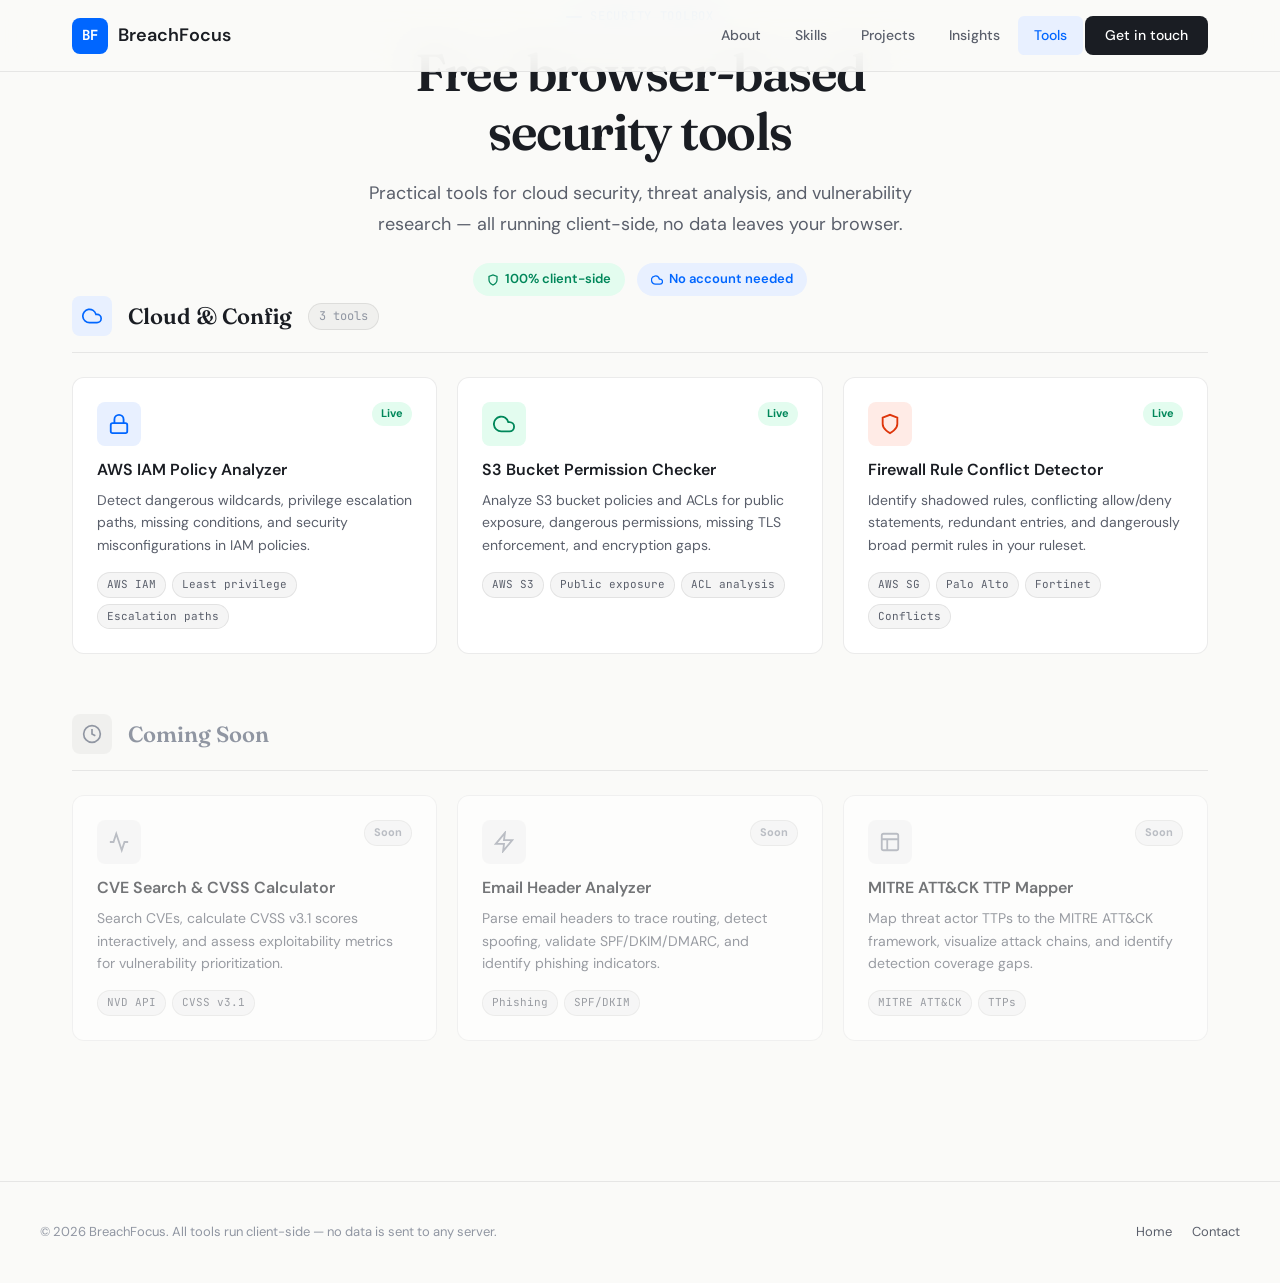
==== tools/index.html @ 253a09ef "Broken links fixed" ====
<!DOCTYPE html>
<html lang="en">
<head>
<meta charset="UTF-8">
<meta name="viewport" content="width=device-width, initial-scale=1.0">
<title>Security Tools — BreachFocus</title>
<meta name="description" content="Free browser-based security tools for cloud config, threat intel, and vulnerability analysis.">
<link rel="preconnect" href="https://fonts.googleapis.com">
<link rel="preconnect" href="https://fonts.gstatic.com" crossorigin>
<link href="https://fonts.googleapis.com/css2?family=DM+Sans:ital,opsz,wght@0,9..40,300;0,9..40,400;0,9..40,500;0,9..40,600;0,9..40,700&family=JetBrains+Mono:wght@400;500&family=Fraunces:ital,opsz,wght@0,9..144,400;0,9..144,600&display=swap" rel="stylesheet">
<style>
:root {
  --bg:#FAFAF8;--bg-card:#FFFFFF;--bg-dark:#0C1117;
  --text:#1A1D23;--text-secondary:#5A5F6B;--text-muted:#9096A2;
  --accent:#0066FF;--accent-light:#E8F0FF;--accent-dark:#0047B3;
  --green:#00875A;--green-light:#E3FCEF;
  --red:#DE350B;--red-light:#FFEBE6;
  --amber:#FF991F;--amber-light:#FFF7E6;
  --border:rgba(0,0,0,0.08);--border-strong:rgba(0,0,0,0.15);
  --radius:12px;--radius-sm:8px;--radius-xs:6px;
  --shadow-sm:0 1px 3px rgba(0,0,0,0.04),0 1px 2px rgba(0,0,0,0.06);
  --shadow-md:0 4px 12px rgba(0,0,0,0.06),0 2px 4px rgba(0,0,0,0.04);
  --font:'DM Sans',-apple-system,BlinkMacSystemFont,sans-serif;
  --font-display:'Fraunces',Georgia,serif;
  --font-mono:'JetBrains Mono','SF Mono',monospace;
  --max-w:1200px;--header-h:72px;
}
*{margin:0;padding:0;box-sizing:border-box;}
html{scroll-behavior:smooth;}
body{font-family:var(--font);background:var(--bg);color:var(--text);line-height:1.6;-webkit-font-smoothing:antialiased;overflow-x:hidden;}

.nav{position:fixed;top:0;left:0;right:0;z-index:100;height:var(--header-h);background:rgba(250,250,248,0.9);backdrop-filter:blur(20px) saturate(1.4);border-bottom:1px solid var(--border);transition:box-shadow 0.3s;}
.nav.scrolled{box-shadow:0 1px 8px rgba(0,0,0,0.06);}
.nav-inner{max-width:var(--max-w);margin:0 auto;height:100%;display:flex;align-items:center;justify-content:space-between;padding:0 2rem;}
.nav-logo{display:flex;align-items:center;gap:10px;font-weight:600;font-size:18px;color:var(--text);text-decoration:none;}
.logo-icon{width:36px;height:36px;background:var(--accent);border-radius:var(--radius-sm);display:flex;align-items:center;justify-content:center;color:white;font-family:var(--font-mono);font-weight:700;font-size:14px;}
.nav-links{display:flex;gap:2px;align-items:center;}
.nav-links a{padding:8px 16px;border-radius:var(--radius-xs);font-size:14px;font-weight:500;color:var(--text-secondary);text-decoration:none;transition:all 0.2s;}
.nav-links a:hover{background:rgba(0,0,0,0.04);color:var(--text);}
.nav-links a.active{color:var(--accent);background:var(--accent-light);}
.nav-cta{padding:8px 20px !important;background:var(--text) !important;color:white !important;border-radius:var(--radius-sm) !important;}
.mobile-toggle{display:none;background:none;border:none;cursor:pointer;padding:8px;}

.page-header{padding:calc(var(--header-h)+60px) 2rem 60px;max-width:var(--max-w);margin:0 auto;text-align:center;}
.section-label{display:inline-flex;align-items:center;gap:8px;font-family:var(--font-mono);font-size:12px;color:var(--accent);font-weight:500;letter-spacing:0.06em;text-transform:uppercase;margin-bottom:16px;}
.section-label::before{content:'';width:16px;height:2px;background:var(--accent);border-radius:1px;}
.page-header h1{font-family:var(--font-display);font-size:clamp(32px,5vw,52px);font-weight:600;letter-spacing:-0.03em;margin-bottom:16px;line-height:1.15;}
.page-header p{font-size:18px;color:var(--text-secondary);max-width:560px;margin:0 auto;line-height:1.7;}
.header-meta{display:flex;align-items:center;justify-content:center;gap:12px;margin-top:24px;flex-wrap:wrap;}
.meta-chip{display:inline-flex;align-items:center;gap:6px;padding:6px 14px;border-radius:100px;font-size:13px;font-weight:600;}
.chip-green{background:var(--green-light);color:var(--green);}
.chip-blue{background:var(--accent-light);color:var(--accent);}

/* CATEGORIES */
.tools-wrap{max-width:var(--max-w);margin:0 auto;padding:0 2rem 80px;}
.category{margin-bottom:60px;}
.category-header{display:flex;align-items:center;gap:16px;margin-bottom:24px;padding-bottom:16px;border-bottom:1px solid var(--border);}
.cat-icon{width:40px;height:40px;border-radius:var(--radius-sm);display:flex;align-items:center;justify-content:center;}
.cat-title{font-family:var(--font-display);font-size:22px;font-weight:600;}
.cat-count{font-family:var(--font-mono);font-size:12px;color:var(--text-muted);padding:3px 10px;border-radius:100px;background:rgba(0,0,0,0.04);border:1px solid var(--border);}

/* TOOL CARDS */
.tools-grid{display:grid;grid-template-columns:repeat(auto-fill,minmax(340px,1fr));gap:20px;}
.tool-card{background:var(--bg-card);border-radius:var(--radius);border:1px solid var(--border);padding:24px;text-decoration:none;color:inherit;display:block;transition:all 0.25s;position:relative;overflow:hidden;}
.tool-card:hover{box-shadow:var(--shadow-md);transform:translateY(-2px);border-color:var(--border-strong);}
.tool-card.coming-soon{opacity:0.6;pointer-events:none;}
.tool-card::after{content:'';position:absolute;inset:0;border-radius:var(--radius);opacity:0;background:linear-gradient(135deg,var(--accent-light),transparent);transition:opacity 0.3s;}
.tool-card:hover::after{opacity:0.3;}
.tool-card-header{display:flex;align-items:flex-start;justify-content:space-between;margin-bottom:14px;}
.tool-icon{width:44px;height:44px;border-radius:var(--radius-sm);display:flex;align-items:center;justify-content:center;}
.tool-status{font-size:11px;font-weight:700;padding:3px 9px;border-radius:100px;}
.status-live{background:var(--green-light);color:var(--green);}
.status-soon{background:rgba(0,0,0,0.04);color:var(--text-muted);border:1px solid var(--border);}
.tool-card h3{font-size:16px;font-weight:600;margin-bottom:8px;line-height:1.3;}
.tool-card p{font-size:14px;color:var(--text-secondary);line-height:1.6;margin-bottom:16px;}
.tool-tags{display:flex;flex-wrap:wrap;gap:6px;}
.tool-tag{font-family:var(--font-mono);font-size:11px;padding:3px 9px;border-radius:100px;background:rgba(0,0,0,0.04);color:var(--text-secondary);border:1px solid var(--border);}
.tool-arrow{position:absolute;bottom:24px;right:24px;color:var(--accent);opacity:0;transition:all 0.2s;transform:translateX(-4px);}
.tool-card:hover .tool-arrow{opacity:1;transform:translateX(0);}

.footer{padding:40px 2rem;border-top:1px solid var(--border);}
.footer-inner{max-width:var(--max-w);margin:0 auto;display:flex;align-items:center;justify-content:space-between;flex-wrap:wrap;gap:16px;}
.footer-copy{font-size:13px;color:var(--text-muted);}
.footer-links{display:flex;gap:20px;}
.footer-links a{font-size:13px;color:var(--text-secondary);text-decoration:none;transition:color 0.2s;}
.footer-links a:hover{color:var(--text);}

@media(max-width:900px){
  .nav-links{display:none;}.mobile-toggle{display:block;}
  .nav-links.open{display:flex;flex-direction:column;position:absolute;top:var(--header-h);left:0;right:0;background:rgba(250,250,248,0.98);backdrop-filter:blur(20px);padding:16px;border-bottom:1px solid var(--border);box-shadow:0 8px 24px rgba(0,0,0,0.08);}
  .nav-links.open a{padding:12px 16px;font-size:15px;}
  .nav-links.open .nav-cta{margin-top:8px;text-align:center;}
  .tools-grid{grid-template-columns:1fr;}
}
@media(max-width:600px){
  .page-header{padding:calc(var(--header-h)+40px) 1.25rem 40px;}
  .tools-wrap{padding:0 1.25rem 60px;}
  .nav-inner{padding:0 1.25rem;}
  .page-header h1{font-size:clamp(26px,7vw,36px);}
  .page-header p{font-size:15px;}
}
@media(max-width:479px){
  :root{--header-h:64px;}
  .page-header{padding:calc(var(--header-h)+28px) 1rem 28px;}
  .tools-wrap{padding:0 1rem 48px;}
  .nav-inner{padding:0 1rem;}
  .nav-logo{font-size:16px;}
  .logo-icon{width:32px;height:32px;font-size:13px;}
  .tool-card{padding:18px;}
  .tool-card h3{font-size:15px;}
  .tool-card p{font-size:13px;}
  .tool-tag{font-size:10px;}
  .cat-title{font-size:18px;}
}
</style>
</head>
<body>

<nav class="nav" id="nav">
  <div class="nav-inner">
    <a href="../index.html" class="nav-logo">
      <div class="logo-icon">BF</div>
      BreachFocus
    </a>
    <div class="nav-links" id="navLinks">
      <a href="../index.html#about">About</a>
      <a href="../index.html#skills">Skills</a>
      <a href="../index.html#projects">Projects</a>
      <a href="../index.html#blog">Insights</a>
      <a href="index.html" class="active">Tools</a>
      <a href="../index.html#contact" class="nav-cta">Get in touch</a>
    </div>
    <button class="mobile-toggle" id="mobileToggle" aria-label="Menu">
      <svg width="24" height="24" viewBox="0 0 24 24" fill="none" stroke="currentColor" stroke-width="2"><path d="M3 12h18M3 6h18M3 18h18"/></svg>
    </button>
  </div>
</nav>

<div class="page-header">
  <div class="section-label">Security toolbox</div>
  <h1>Free browser-based<br>security tools</h1>
  <p>Practical tools for cloud security, threat analysis, and vulnerability research — all running client-side, no data leaves your browser.</p>
  <div class="header-meta">
    <span class="meta-chip chip-green">
      <svg width="12" height="12" viewBox="0 0 24 24" fill="none" stroke="currentColor" stroke-width="2.5"><path d="M12 22s8-4 8-10V5l-8-3-8 3v7c0 6 8 10 8 10z"/></svg>
      100% client-side
    </span>
    <span class="meta-chip chip-blue">
      <svg width="12" height="12" viewBox="0 0 24 24" fill="none" stroke="currentColor" stroke-width="2.5"><path d="M18 10h-1.26A8 8 0 1 0 9 20h9a5 5 0 0 0 0-10z"/></svg>
      No account needed
    </span>
  </div>
</div>

<div class="tools-wrap">

  <!-- CLOUD & CONFIG -->
  <div class="category">
    <div class="category-header">
      <div class="cat-icon" style="background:var(--accent-light);color:var(--accent);">
        <svg width="20" height="20" viewBox="0 0 24 24" fill="none" stroke="currentColor" stroke-width="2"><path d="M18 10h-1.26A8 8 0 1 0 9 20h9a5 5 0 0 0 0-10z"/></svg>
      </div>
      <div>
        <div class="cat-title">Cloud &amp; Config</div>
      </div>
      <span class="cat-count">3 tools</span>
    </div>
    <div class="tools-grid">

      <a class="tool-card" href="iam-analyzer.html">
        <div class="tool-card-header">
          <div class="tool-icon" style="background:var(--accent-light);color:var(--accent);">
            <svg width="22" height="22" viewBox="0 0 24 24" fill="none" stroke="currentColor" stroke-width="2"><rect x="3" y="11" width="18" height="11" rx="2" ry="2"/><path d="M7 11V7a5 5 0 0 1 10 0v4"/></svg>
          </div>
          <span class="tool-status status-live">Live</span>
        </div>
        <h3>AWS IAM Policy Analyzer</h3>
        <p>Detect dangerous wildcards, privilege escalation paths, missing conditions, and security misconfigurations in IAM policies.</p>
        <div class="tool-tags">
          <span class="tool-tag">AWS IAM</span>
          <span class="tool-tag">Least privilege</span>
          <span class="tool-tag">Escalation paths</span>
        </div>
        <svg class="tool-arrow" width="18" height="18" viewBox="0 0 24 24" fill="none" stroke="currentColor" stroke-width="2.5"><path d="M5 12h14M12 5l7 7-7 7"/></svg>
      </a>

      <a class="tool-card" href="s3-checker.html">
        <div class="tool-card-header">
          <div class="tool-icon" style="background:var(--green-light);color:var(--green);">
            <svg width="22" height="22" viewBox="0 0 24 24" fill="none" stroke="currentColor" stroke-width="2"><path d="M18 10h-1.26A8 8 0 1 0 9 20h9a5 5 0 0 0 0-10z"/></svg>
          </div>
          <span class="tool-status status-live">Live</span>
        </div>
        <h3>S3 Bucket Permission Checker</h3>
        <p>Analyze S3 bucket policies and ACLs for public exposure, dangerous permissions, missing TLS enforcement, and encryption gaps.</p>
        <div class="tool-tags">
          <span class="tool-tag">AWS S3</span>
          <span class="tool-tag">Public exposure</span>
          <span class="tool-tag">ACL analysis</span>
        </div>
        <svg class="tool-arrow" width="18" height="18" viewBox="0 0 24 24" fill="none" stroke="currentColor" stroke-width="2.5"><path d="M5 12h14M12 5l7 7-7 7"/></svg>
      </a>

      <a class="tool-card" href="firewall-conflict-detector.html">
        <div class="tool-card-header">
          <div class="tool-icon" style="background:var(--red-light);color:var(--red);">
            <svg width="22" height="22" viewBox="0 0 24 24" fill="none" stroke="currentColor" stroke-width="2"><path d="M12 22s8-4 8-10V5l-8-3-8 3v7c0 6 8 10 8 10z"/></svg>
          </div>
          <span class="tool-status status-live">Live</span>
        </div>
        <h3>Firewall Rule Conflict Detector</h3>
        <p>Identify shadowed rules, conflicting allow/deny statements, redundant entries, and dangerously broad permit rules in your ruleset.</p>
        <div class="tool-tags">
          <span class="tool-tag">AWS SG</span>
          <span class="tool-tag">Palo Alto</span>
          <span class="tool-tag">Fortinet</span>
          <span class="tool-tag">Conflicts</span>
        </div>
        <svg class="tool-arrow" width="18" height="18" viewBox="0 0 24 24" fill="none" stroke="currentColor" stroke-width="2.5"><path d="M5 12h14M12 5l7 7-7 7"/></svg>
      </a>
    </div>
  </div>

  <!-- COMING SOON -->
  <div class="category">
    <div class="category-header">
      <div class="cat-icon" style="background:rgba(0,0,0,0.04);color:var(--text-muted);">
        <svg width="20" height="20" viewBox="0 0 24 24" fill="none" stroke="currentColor" stroke-width="2"><circle cx="12" cy="12" r="10"/><polyline points="12 6 12 12 16 14"/></svg>
      </div>
      <div class="cat-title" style="color:var(--text-muted);">Coming Soon</div>
    </div>
    <div class="tools-grid">
      <div class="tool-card coming-soon">
        <div class="tool-card-header">
          <div class="tool-icon" style="background:rgba(0,0,0,0.04);color:var(--text-muted);">
            <svg width="22" height="22" viewBox="0 0 24 24" fill="none" stroke="currentColor" stroke-width="2"><path d="M22 12h-4l-3 9L9 3l-3 9H2"/></svg>
          </div>
          <span class="tool-status status-soon">Soon</span>
        </div>
        <h3>CVE Search &amp; CVSS Calculator</h3>
        <p>Search CVEs, calculate CVSS v3.1 scores interactively, and assess exploitability metrics for vulnerability prioritization.</p>
        <div class="tool-tags"><span class="tool-tag">NVD API</span><span class="tool-tag">CVSS v3.1</span></div>
      </div>
      <div class="tool-card coming-soon">
        <div class="tool-card-header">
          <div class="tool-icon" style="background:rgba(0,0,0,0.04);color:var(--text-muted);">
            <svg width="22" height="22" viewBox="0 0 24 24" fill="none" stroke="currentColor" stroke-width="2"><path d="M13 2L3 14h9l-1 8 10-12h-9l1-8z"/></svg>
          </div>
          <span class="tool-status status-soon">Soon</span>
        </div>
        <h3>Email Header Analyzer</h3>
        <p>Parse email headers to trace routing, detect spoofing, validate SPF/DKIM/DMARC, and identify phishing indicators.</p>
        <div class="tool-tags"><span class="tool-tag">Phishing</span><span class="tool-tag">SPF/DKIM</span></div>
      </div>
      <div class="tool-card coming-soon">
        <div class="tool-card-header">
          <div class="tool-icon" style="background:rgba(0,0,0,0.04);color:var(--text-muted);">
            <svg width="22" height="22" viewBox="0 0 24 24" fill="none" stroke="currentColor" stroke-width="2"><rect x="3" y="3" width="18" height="18" rx="2"/><path d="M3 9h18M9 21V9"/></svg>
          </div>
          <span class="tool-status status-soon">Soon</span>
        </div>
        <h3>MITRE ATT&amp;CK TTP Mapper</h3>
        <p>Map threat actor TTPs to the MITRE ATT&CK framework, visualize attack chains, and identify detection coverage gaps.</p>
        <div class="tool-tags"><span class="tool-tag">MITRE ATT&CK</span><span class="tool-tag">TTPs</span></div>
      </div>
    </div>
  </div>

</div>

<footer class="footer">
  <div class="footer-inner">
    <div class="footer-copy">&copy; 2026 BreachFocus. All tools run client-side — no data is sent to any server.</div>
    <div class="footer-links">
      <a href="../index.html">Home</a>
      <a href="../index.html#contact">Contact</a>
    </div>
  </div>
</footer>

<script>
window.addEventListener('scroll', () => {
  document.getElementById('nav').classList.toggle('scrolled', window.scrollY > 20);
});

const mobileToggle = document.getElementById('mobileToggle');
const navLinks = document.getElementById('navLinks');
mobileToggle.addEventListener('click', () => {
  const isOpen = navLinks.classList.toggle('open');
  mobileToggle.innerHTML = isOpen
    ? '<svg width="24" height="24" viewBox="0 0 24 24" fill="none" stroke="currentColor" stroke-width="2"><line x1="18" y1="6" x2="6" y2="18"/><line x1="6" y1="6" x2="18" y2="18"/></svg>'
    : '<svg width="24" height="24" viewBox="0 0 24 24" fill="none" stroke="currentColor" stroke-width="2"><path d="M3 12h18M3 6h18M3 18h18"/></svg>';
});

document.querySelectorAll('.nav-links a').forEach(a => {
  a.addEventListener('click', () => {
    navLinks.classList.remove('open');
    mobileToggle.innerHTML = '<svg width="24" height="24" viewBox="0 0 24 24" fill="none" stroke="currentColor" stroke-width="2"><path d="M3 12h18M3 6h18M3 18h18"/></svg>';
  });
});

document.addEventListener('click', (e) => {
  if (!e.target.closest('.nav-inner')) {
    navLinks.classList.remove('open');
    mobileToggle.innerHTML = '<svg width="24" height="24" viewBox="0 0 24 24" fill="none" stroke="currentColor" stroke-width="2"><path d="M3 12h18M3 6h18M3 18h18"/></svg>';
  }
});
</script>
</body>
</html>
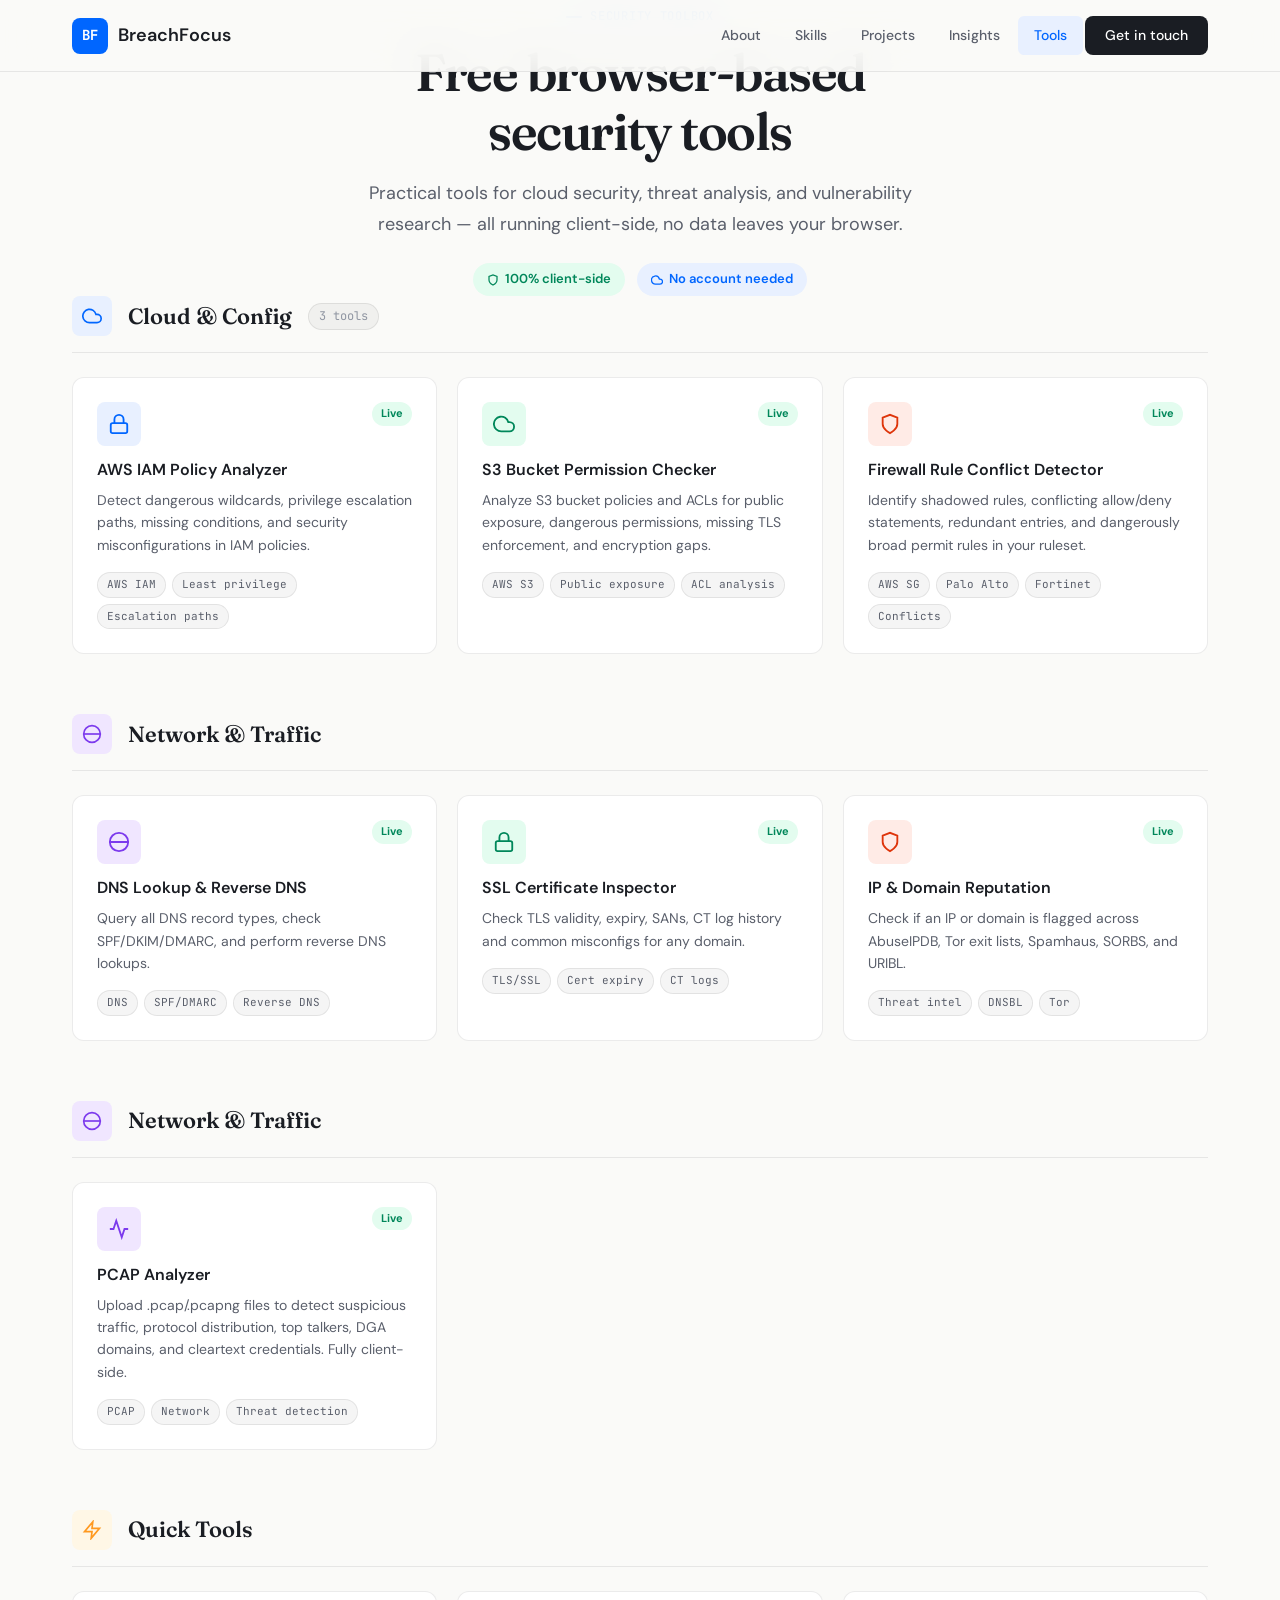
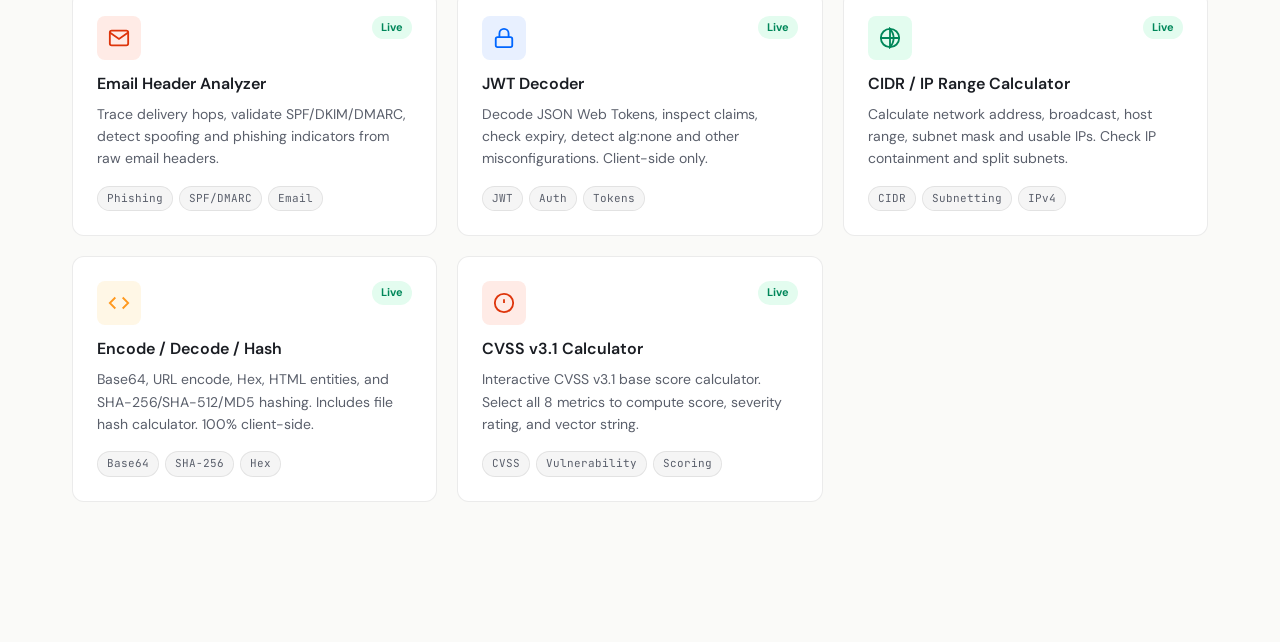
==== commit 1653eab0: "Added new tools" ====
--- a/tools/index.html
+++ b/tools/index.html
@@ -26,8 +26,8 @@
   --max-w:1200px;--header-h:72px;
 }
 *{margin:0;padding:0;box-sizing:border-box;}
-html{scroll-behavior:smooth;}
-body{font-family:var(--font);background:var(--bg);color:var(--text);line-height:1.6;-webkit-font-smoothing:antialiased;overflow-x:hidden;}
+html{scroll-behavior:smooth;overflow-x:hidden;}
+body{font-family:var(--font);background:var(--bg);color:var(--text);line-height:1.6;-webkit-font-smoothing:antialiased;}
 
 .nav{position:fixed;top:0;left:0;right:0;z-index:100;height:var(--header-h);background:rgba(250,250,248,0.9);backdrop-filter:blur(20px) saturate(1.4);border-bottom:1px solid var(--border);transition:box-shadow 0.3s;}
 .nav.scrolled{box-shadow:0 1px 8px rgba(0,0,0,0.06);}
@@ -39,7 +39,7 @@
 .nav-links a:hover{background:rgba(0,0,0,0.04);color:var(--text);}
 .nav-links a.active{color:var(--accent);background:var(--accent-light);}
 .nav-cta{padding:8px 20px !important;background:var(--text) !important;color:white !important;border-radius:var(--radius-sm) !important;}
-.mobile-toggle{display:none;background:none;border:none;cursor:pointer;padding:8px;}
+.mobile-toggle{display:none;background:none;border:none;cursor:pointer;padding:10px;min-width:44px;min-height:44px;touch-action:manipulation;-webkit-tap-highlight-color:transparent;}
 
 .page-header{padding:calc(var(--header-h)+60px) 2rem 60px;max-width:var(--max-w);margin:0 auto;text-align:center;}
 .section-label{display:inline-flex;align-items:center;gap:8px;font-family:var(--font-mono);font-size:12px;color:var(--accent);font-weight:500;letter-spacing:0.06em;text-transform:uppercase;margin-bottom:16px;}
@@ -221,90 +221,72 @@
     </div>
   </div>
 
-  <!-- COMING SOON -->
-  <div class="category">
-    <div class="category-header">
-      <div class="cat-icon" style="background:rgba(0,0,0,0.04);color:var(--text-muted);">
-        <svg width="20" height="20" viewBox="0 0 24 24" fill="none" stroke="currentColor" stroke-width="2"><circle cx="12" cy="12" r="10"/><polyline points="12 6 12 12 16 14"/></svg>
+  <div class="category">
+    <div class="category-header">
+      <div class="cat-icon" style="background:#F0E6FF;color:#7C3AED;">
+        <svg width="20" height="20" viewBox="0 0 24 24" fill="none" stroke="currentColor" stroke-width="2"><circle cx="12" cy="12" r="10"/><line x1="2" y1="12" x2="22" y2="12"/></svg>
       </div>
-      <div class="cat-title" style="color:var(--text-muted);">Coming Soon</div>
-    </div>
-    <div class="tools-grid">
-      <div class="tool-card coming-soon">
-        <div class="tool-card-header">
-          <div class="tool-icon" style="background:rgba(0,0,0,0.04);color:var(--text-muted);">
-            <svg width="22" height="22" viewBox="0 0 24 24" fill="none" stroke="currentColor" stroke-width="2"><path d="M22 12h-4l-3 9L9 3l-3 9H2"/></svg>
-          </div>
-          <span class="tool-status status-soon">Soon</span>
-        </div>
-        <h3>CVE Search &amp; CVSS Calculator</h3>
-        <p>Search CVEs, calculate CVSS v3.1 scores interactively, and assess exploitability metrics for vulnerability prioritization.</p>
-        <div class="tool-tags"><span class="tool-tag">NVD API</span><span class="tool-tag">CVSS v3.1</span></div>
-      </div>
-      <div class="tool-card coming-soon">
-        <div class="tool-card-header">
-          <div class="tool-icon" style="background:rgba(0,0,0,0.04);color:var(--text-muted);">
-            <svg width="22" height="22" viewBox="0 0 24 24" fill="none" stroke="currentColor" stroke-width="2"><path d="M13 2L3 14h9l-1 8 10-12h-9l1-8z"/></svg>
-          </div>
-          <span class="tool-status status-soon">Soon</span>
-        </div>
+      <div class="cat-title">Network &amp; Traffic</div>
+    </div>
+    <div class="tools-grid">
+      <a href="dns-lookup.html" class="tool-card"><div class="tool-card-header"><div class="tool-icon" style="background:#F0E6FF;color:#7C3AED;"><svg width="22" height="22" viewBox="0 0 24 24" fill="none" stroke="currentColor" stroke-width="2"><circle cx="12" cy="12" r="10"/><line x1="2" y1="12" x2="22" y2="12"/></svg></div><span class="tool-status status-live">Live</span></div><h3>DNS Lookup &amp; Reverse DNS</h3><p>Query all DNS record types, check SPF/DKIM/DMARC, and perform reverse DNS lookups.</p><div class="tool-tags"><span class="tool-tag">DNS</span><span class="tool-tag">SPF/DMARC</span><span class="tool-tag">Reverse DNS</span></div></a>
+      <a href="ssl-inspector.html" class="tool-card"><div class="tool-card-header"><div class="tool-icon" style="background:#E3FCEF;color:#00875A;"><svg width="22" height="22" viewBox="0 0 24 24" fill="none" stroke="currentColor" stroke-width="2"><rect x="3" y="11" width="18" height="11" rx="2"/><path d="M7 11V7a5 5 0 0 1 10 0v4"/></svg></div><span class="tool-status status-live">Live</span></div><h3>SSL Certificate Inspector</h3><p>Check TLS validity, expiry, SANs, CT log history and common misconfigs for any domain.</p><div class="tool-tags"><span class="tool-tag">TLS/SSL</span><span class="tool-tag">Cert expiry</span><span class="tool-tag">CT logs</span></div></a>
+      <a href="ip-reputation.html" class="tool-card"><div class="tool-card-header"><div class="tool-icon" style="background:#FFEBE6;color:#DE350B;"><svg width="22" height="22" viewBox="0 0 24 24" fill="none" stroke="currentColor" stroke-width="2"><path d="M12 22s8-4 8-10V5l-8-3-8 3v7c0 6 8 10 8 10z"/></svg></div><span class="tool-status status-live">Live</span></div><h3>IP &amp; Domain Reputation</h3><p>Check if an IP or domain is flagged across AbuseIPDB, Tor exit lists, Spamhaus, SORBS, and URIBL.</p><div class="tool-tags"><span class="tool-tag">Threat intel</span><span class="tool-tag">DNSBL</span><span class="tool-tag">Tor</span></div></a>
+    </div>
+  </div>
+  <!-- NETWORK & TRAFFIC -->
+  <div class="category">
+    <div class="category-header">
+      <div class="cat-icon" style="background:#F0E6FF;color:#7C3AED;"><svg width="20" height="20" viewBox="0 0 24 24" fill="none" stroke="currentColor" stroke-width="2"><circle cx="12" cy="12" r="10"/><line x1="2" y1="12" x2="22" y2="12"/></svg></div>
+      <div class="cat-title">Network &amp; Traffic</div>
+    </div>
+    <div class="tools-grid">
+      <a href="pcap-analyzer.html" class="tool-card">
+        <div class="tool-card-header"><div class="tool-icon" style="background:#F0E6FF;color:#7C3AED;"><svg width="22" height="22" viewBox="0 0 24 24" fill="none" stroke="currentColor" stroke-width="2"><path d="M22 12h-4l-3 9L9 3l-3 9H2"/></svg></div><span class="tool-status status-live">Live</span></div>
+        <h3>PCAP Analyzer</h3>
+        <p>Upload .pcap/.pcapng files to detect suspicious traffic, protocol distribution, top talkers, DGA domains, and cleartext credentials. Fully client-side.</p>
+        <div class="tool-tags"><span class="tool-tag">PCAP</span><span class="tool-tag">Network</span><span class="tool-tag">Threat detection</span></div>
+      </a>
+    </div>
+  </div>
+
+  <!-- QUICK TOOLS -->
+  <div class="category">
+    <div class="category-header">
+      <div class="cat-icon" style="background:#FFF7E6;color:#FF991F;"><svg width="20" height="20" viewBox="0 0 24 24" fill="none" stroke="currentColor" stroke-width="2"><path d="M13 2L3 14h9l-1 8 10-12h-9l1-8z"/></svg></div>
+      <div class="cat-title">Quick Tools</div>
+    </div>
+    <div class="tools-grid">
+      <a href="email-header-analyzer.html" class="tool-card">
+        <div class="tool-card-header"><div class="tool-icon" style="background:#FFEBE6;color:#DE350B;"><svg width="22" height="22" viewBox="0 0 24 24" fill="none" stroke="currentColor" stroke-width="2"><path d="M4 4h16c1.1 0 2 .9 2 2v12c0 1.1-.9 2-2 2H4c-1.1 0-2-.9-2-2V6c0-1.1.9-2 2-2z"/><polyline points="22,6 12,13 2,6"/></svg></div><span class="tool-status status-live">Live</span></div>
         <h3>Email Header Analyzer</h3>
-        <p>Parse email headers to trace routing, detect spoofing, validate SPF/DKIM/DMARC, and identify phishing indicators.</p>
-        <div class="tool-tags"><span class="tool-tag">Phishing</span><span class="tool-tag">SPF/DKIM</span></div>
-      </div>
-      <div class="tool-card coming-soon">
-        <div class="tool-card-header">
-          <div class="tool-icon" style="background:rgba(0,0,0,0.04);color:var(--text-muted);">
-            <svg width="22" height="22" viewBox="0 0 24 24" fill="none" stroke="currentColor" stroke-width="2"><rect x="3" y="3" width="18" height="18" rx="2"/><path d="M3 9h18M9 21V9"/></svg>
-          </div>
-          <span class="tool-status status-soon">Soon</span>
-        </div>
-        <h3>MITRE ATT&amp;CK TTP Mapper</h3>
-        <p>Map threat actor TTPs to the MITRE ATT&CK framework, visualize attack chains, and identify detection coverage gaps.</p>
-        <div class="tool-tags"><span class="tool-tag">MITRE ATT&CK</span><span class="tool-tag">TTPs</span></div>
-      </div>
-    </div>
-  </div>
-
-</div>
-
-<footer class="footer">
-  <div class="footer-inner">
-    <div class="footer-copy">&copy; 2026 BreachFocus. All tools run client-side — no data is sent to any server.</div>
-    <div class="footer-links">
-      <a href="../index.html">Home</a>
-      <a href="../index.html#contact">Contact</a>
-    </div>
-  </div>
-</footer>
-
-<script>
-window.addEventListener('scroll', () => {
-  document.getElementById('nav').classList.toggle('scrolled', window.scrollY > 20);
-});
-
-const mobileToggle = document.getElementById('mobileToggle');
-const navLinks = document.getElementById('navLinks');
-mobileToggle.addEventListener('click', () => {
-  const isOpen = navLinks.classList.toggle('open');
-  mobileToggle.innerHTML = isOpen
-    ? '<svg width="24" height="24" viewBox="0 0 24 24" fill="none" stroke="currentColor" stroke-width="2"><line x1="18" y1="6" x2="6" y2="18"/><line x1="6" y1="6" x2="18" y2="18"/></svg>'
-    : '<svg width="24" height="24" viewBox="0 0 24 24" fill="none" stroke="currentColor" stroke-width="2"><path d="M3 12h18M3 6h18M3 18h18"/></svg>';
-});
-
-document.querySelectorAll('.nav-links a').forEach(a => {
-  a.addEventListener('click', () => {
-    navLinks.classList.remove('open');
-    mobileToggle.innerHTML = '<svg width="24" height="24" viewBox="0 0 24 24" fill="none" stroke="currentColor" stroke-width="2"><path d="M3 12h18M3 6h18M3 18h18"/></svg>';
-  });
-});
-
-document.addEventListener('click', (e) => {
-  if (!e.target.closest('.nav-inner')) {
-    navLinks.classList.remove('open');
-    mobileToggle.innerHTML = '<svg width="24" height="24" viewBox="0 0 24 24" fill="none" stroke="currentColor" stroke-width="2"><path d="M3 12h18M3 6h18M3 18h18"/></svg>';
-  }
-});
-</script>
-</body>
-</html>
+        <p>Trace delivery hops, validate SPF/DKIM/DMARC, detect spoofing and phishing indicators from raw email headers.</p>
+        <div class="tool-tags"><span class="tool-tag">Phishing</span><span class="tool-tag">SPF/DMARC</span><span class="tool-tag">Email</span></div>
+      </a>
+      <a href="jwt-decoder.html" class="tool-card">
+        <div class="tool-card-header"><div class="tool-icon" style="background:#E8F0FF;color:#0066FF;"><svg width="22" height="22" viewBox="0 0 24 24" fill="none" stroke="currentColor" stroke-width="2"><rect x="3" y="11" width="18" height="11" rx="2"/><path d="M7 11V7a5 5 0 0 1 10 0v4"/></svg></div><span class="tool-status status-live">Live</span></div>
+        <h3>JWT Decoder</h3>
+        <p>Decode JSON Web Tokens, inspect claims, check expiry, detect alg:none and other misconfigurations. Client-side only.</p>
+        <div class="tool-tags"><span class="tool-tag">JWT</span><span class="tool-tag">Auth</span><span class="tool-tag">Tokens</span></div>
+      </a>
+      <a href="cidr-calculator.html" class="tool-card">
+        <div class="tool-card-header"><div class="tool-icon" style="background:#E3FCEF;color:#00875A;"><svg width="22" height="22" viewBox="0 0 24 24" fill="none" stroke="currentColor" stroke-width="2"><circle cx="12" cy="12" r="10"/><line x1="2" y1="12" x2="22" y2="12"/><path d="M12 2a15.3 15.3 0 0 1 4 10 15.3 15.3 0 0 1-4 10z"/></svg></div><span class="tool-status status-live">Live</span></div>
+        <h3>CIDR / IP Range Calculator</h3>
+        <p>Calculate network address, broadcast, host range, subnet mask and usable IPs. Check IP containment and split subnets.</p>
+        <div class="tool-tags"><span class="tool-tag">CIDR</span><span class="tool-tag">Subnetting</span><span class="tool-tag">IPv4</span></div>
+      </a>
+      <a href="encode-decode-hash.html" class="tool-card">
+        <div class="tool-card-header"><div class="tool-icon" style="background:#FFF7E6;color:#FF991F;"><svg width="22" height="22" viewBox="0 0 24 24" fill="none" stroke="currentColor" stroke-width="2"><polyline points="16 18 22 12 16 6"/><polyline points="8 6 2 12 8 18"/></svg></div><span class="tool-status status-live">Live</span></div>
+        <h3>Encode / Decode / Hash</h3>
+        <p>Base64, URL encode, Hex, HTML entities, and SHA-256/SHA-512/MD5 hashing. Includes file hash calculator. 100% client-side.</p>
+        <div class="tool-tags"><span class="tool-tag">Base64</span><span class="tool-tag">SHA-256</span><span class="tool-tag">Hex</span></div>
+      </a>
+      <a href="cvss-calculator.html" class="tool-card">
+        <div class="tool-card-header"><div class="tool-icon" style="background:#FFEBE6;color:#DE350B;"><svg width="22" height="22" viewBox="0 0 24 24" fill="none" stroke="currentColor" stroke-width="2"><circle cx="12" cy="12" r="10"/><line x1="12" y1="8" x2="12" y2="12"/><line x1="12" y1="16" x2="12.01" y2="16"/></svg></div><span class="tool-status status-live">Live</span></div>
+        <h3>CVSS v3.1 Calculator</h3>
+        <p>Interactive CVSS v3.1 base score calculator. Select all 8 metrics to compute score, severity rating, and vector string.</p>
+        <div class="tool-tags"><span class="tool-tag">CVSS</span><span class="tool-tag">Vulnerability</span><span class="tool-tag">Scoring</span></div>
+      </a>
+    </div>
+  </div>
+
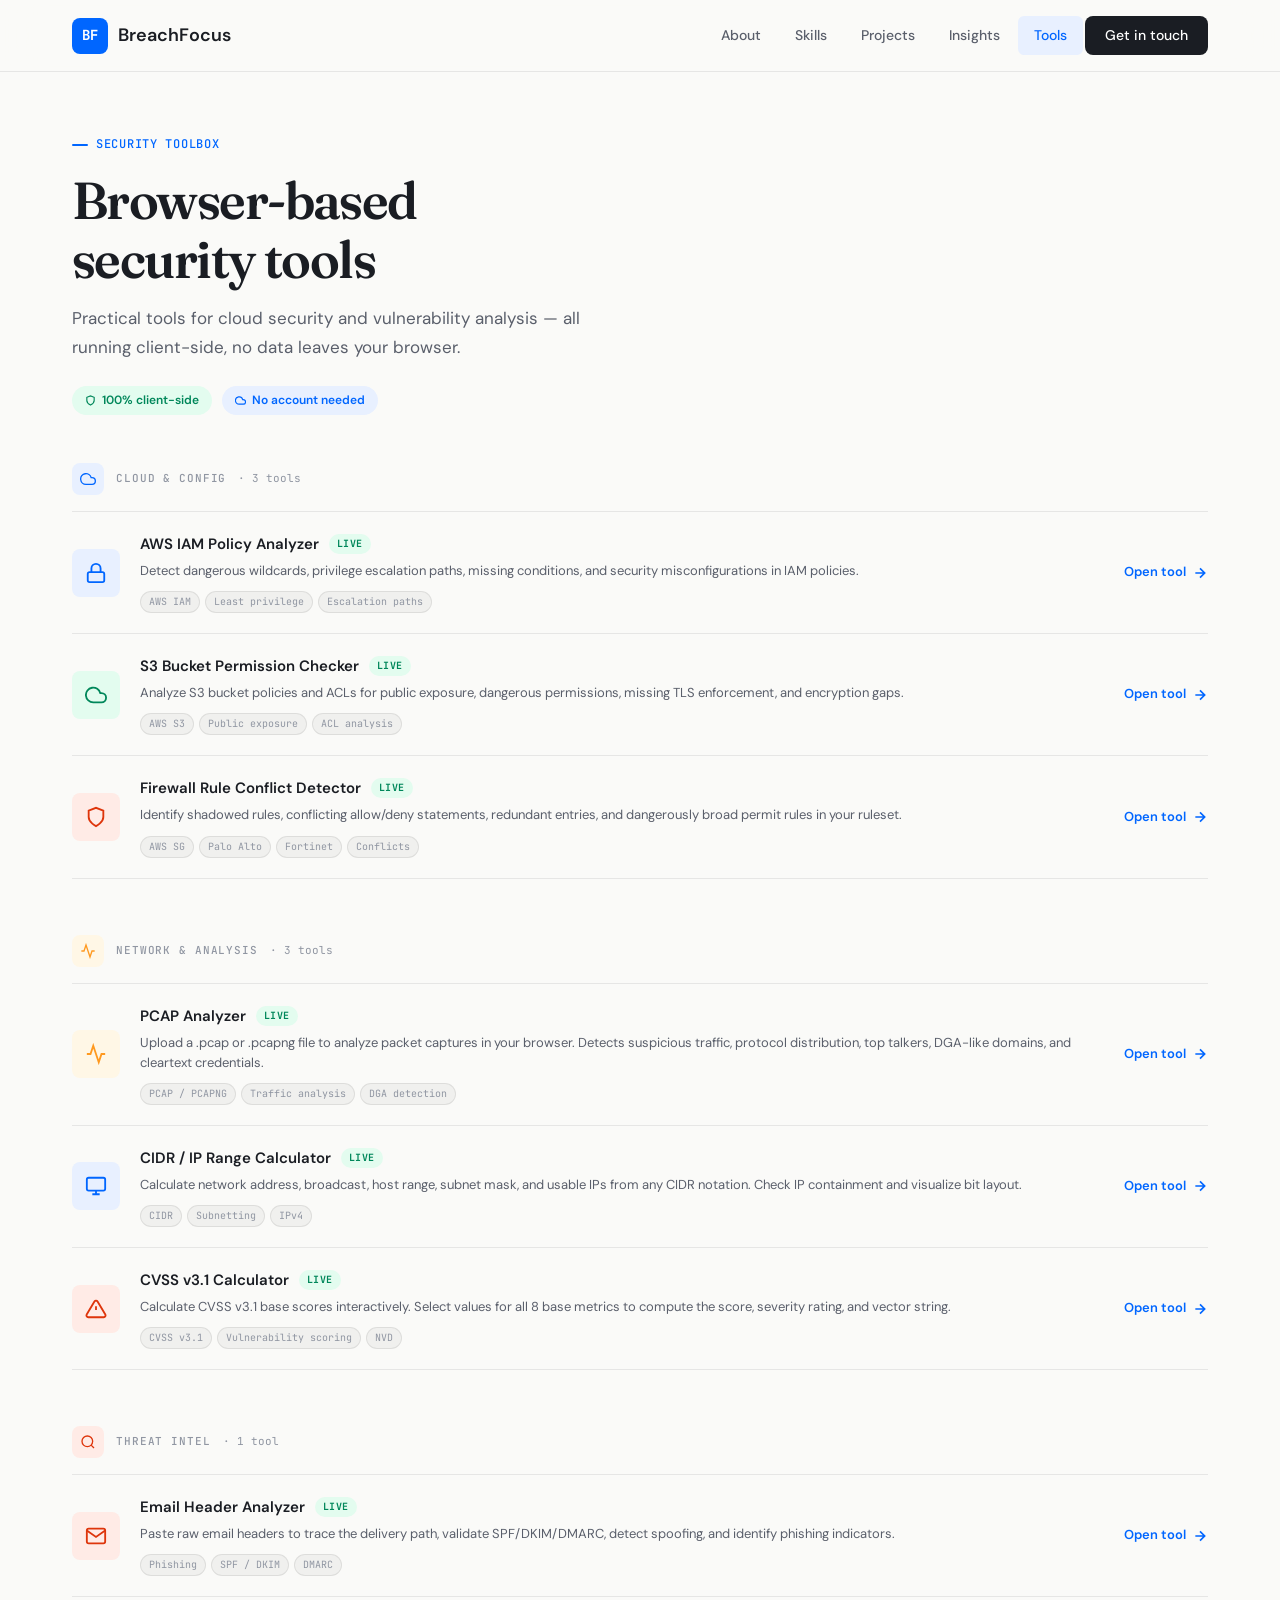
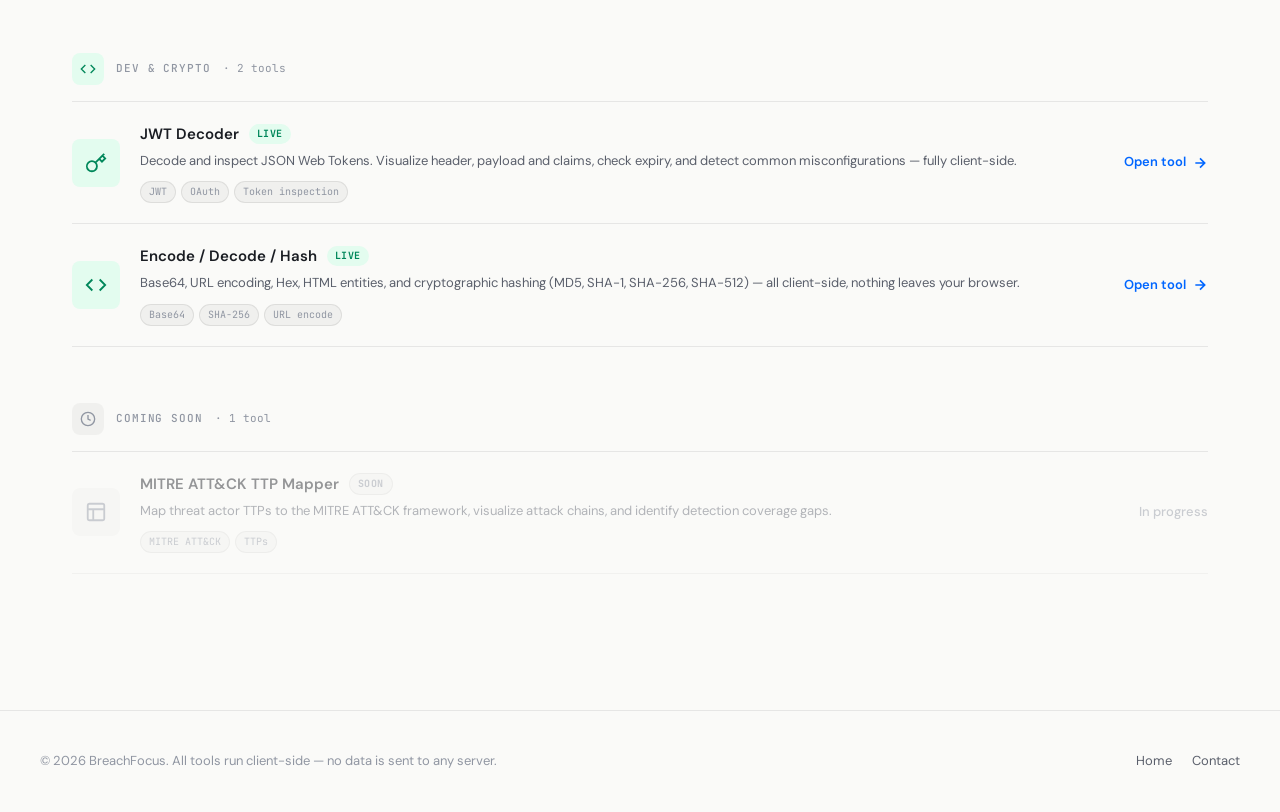
==== commit b27b59e5: "Bug fixes." ====
--- a/tools/index.html
+++ b/tools/index.html
@@ -29,6 +29,7 @@
 html{scroll-behavior:smooth;overflow-x:hidden;}
 body{font-family:var(--font);background:var(--bg);color:var(--text);line-height:1.6;-webkit-font-smoothing:antialiased;}
 
+/* NAV */
 .nav{position:fixed;top:0;left:0;right:0;z-index:100;height:var(--header-h);background:rgba(250,250,248,0.9);backdrop-filter:blur(20px) saturate(1.4);border-bottom:1px solid var(--border);transition:box-shadow 0.3s;}
 .nav.scrolled{box-shadow:0 1px 8px rgba(0,0,0,0.06);}
 .nav-inner{max-width:var(--max-w);margin:0 auto;height:100%;display:flex;align-items:center;justify-content:space-between;padding:0 2rem;}
@@ -41,43 +42,51 @@
 .nav-cta{padding:8px 20px !important;background:var(--text) !important;color:white !important;border-radius:var(--radius-sm) !important;}
 .mobile-toggle{display:none;background:none;border:none;cursor:pointer;padding:10px;min-width:44px;min-height:44px;touch-action:manipulation;-webkit-tap-highlight-color:transparent;}
 
-.page-header{padding:calc(var(--header-h)+60px) 2rem 60px;max-width:var(--max-w);margin:0 auto;text-align:center;}
+/* PAGE HEADER */
+.page-header{padding:calc(var(--header-h) + 56px) 2rem 48px;max-width:var(--max-w);margin:0 auto;}
 .section-label{display:inline-flex;align-items:center;gap:8px;font-family:var(--font-mono);font-size:12px;color:var(--accent);font-weight:500;letter-spacing:0.06em;text-transform:uppercase;margin-bottom:16px;}
 .section-label::before{content:'';width:16px;height:2px;background:var(--accent);border-radius:1px;}
-.page-header h1{font-family:var(--font-display);font-size:clamp(32px,5vw,52px);font-weight:600;letter-spacing:-0.03em;margin-bottom:16px;line-height:1.15;}
-.page-header p{font-size:18px;color:var(--text-secondary);max-width:560px;margin:0 auto;line-height:1.7;}
-.header-meta{display:flex;align-items:center;justify-content:center;gap:12px;margin-top:24px;flex-wrap:wrap;}
-.meta-chip{display:inline-flex;align-items:center;gap:6px;padding:6px 14px;border-radius:100px;font-size:13px;font-weight:600;}
+.page-header h1{font-family:var(--font-display);font-size:clamp(32px,5vw,52px);font-weight:600;letter-spacing:-0.03em;margin-bottom:14px;line-height:1.15;}
+.page-header p{font-size:17px;color:var(--text-secondary);max-width:560px;line-height:1.7;}
+.header-meta{display:flex;align-items:center;gap:10px;margin-top:24px;flex-wrap:wrap;}
+.meta-chip{display:inline-flex;align-items:center;gap:6px;padding:5px 13px;border-radius:100px;font-size:12px;font-weight:600;}
 .chip-green{background:var(--green-light);color:var(--green);}
 .chip-blue{background:var(--accent-light);color:var(--accent);}
 
-/* CATEGORIES */
-.tools-wrap{max-width:var(--max-w);margin:0 auto;padding:0 2rem 80px;}
-.category{margin-bottom:60px;}
-.category-header{display:flex;align-items:center;gap:16px;margin-bottom:24px;padding-bottom:16px;border-bottom:1px solid var(--border);}
-.cat-icon{width:40px;height:40px;border-radius:var(--radius-sm);display:flex;align-items:center;justify-content:center;}
-.cat-title{font-family:var(--font-display);font-size:22px;font-weight:600;}
-.cat-count{font-family:var(--font-mono);font-size:12px;color:var(--text-muted);padding:3px 10px;border-radius:100px;background:rgba(0,0,0,0.04);border:1px solid var(--border);}
-
-/* TOOL CARDS */
-.tools-grid{display:grid;grid-template-columns:repeat(auto-fill,minmax(340px,1fr));gap:20px;}
-.tool-card{background:var(--bg-card);border-radius:var(--radius);border:1px solid var(--border);padding:24px;text-decoration:none;color:inherit;display:block;transition:all 0.25s;position:relative;overflow:hidden;}
-.tool-card:hover{box-shadow:var(--shadow-md);transform:translateY(-2px);border-color:var(--border-strong);}
-.tool-card.coming-soon{opacity:0.6;pointer-events:none;}
-.tool-card::after{content:'';position:absolute;inset:0;border-radius:var(--radius);opacity:0;background:linear-gradient(135deg,var(--accent-light),transparent);transition:opacity 0.3s;}
-.tool-card:hover::after{opacity:0.3;}
-.tool-card-header{display:flex;align-items:flex-start;justify-content:space-between;margin-bottom:14px;}
-.tool-icon{width:44px;height:44px;border-radius:var(--radius-sm);display:flex;align-items:center;justify-content:center;}
-.tool-status{font-size:11px;font-weight:700;padding:3px 9px;border-radius:100px;}
+/* TOOLS DIRECTORY */
+.tools-directory{max-width:var(--max-w);margin:0 auto;padding:0 2rem 80px;}
+
+.category-section{margin-bottom:56px;}
+.category-label{display:flex;align-items:center;gap:12px;margin-bottom:4px;}
+.cat-icon{width:32px;height:32px;border-radius:var(--radius-sm);display:flex;align-items:center;justify-content:center;flex-shrink:0;}
+.cat-name{font-family:var(--font-mono);font-size:11px;font-weight:500;letter-spacing:0.08em;text-transform:uppercase;color:var(--text-muted);}
+.cat-count{font-family:var(--font-mono);font-size:11px;color:var(--text-muted);}
+
+.tools-list{border-top:1px solid var(--border);margin-top:16px;}
+
+/* TOOL ROW */
+.tool-row{display:grid;grid-template-columns:48px 1fr auto;gap:0 20px;align-items:center;padding:20px 0;border-bottom:1px solid var(--border);text-decoration:none;color:inherit;transition:background 0.15s;}
+.tool-row:hover{background:rgba(0,0,0,0.02);margin:0 -16px;padding-left:16px;padding-right:16px;border-radius:var(--radius-sm);}
+.tool-row.disabled{opacity:0.45;pointer-events:none;}
+
+.tool-row-icon{width:48px;height:48px;border-radius:var(--radius-sm);display:flex;align-items:center;justify-content:center;flex-shrink:0;}
+
+.tool-row-body{min-width:0;}
+.tool-row-top{display:flex;align-items:center;gap:10px;margin-bottom:5px;flex-wrap:wrap;}
+.tool-row-name{font-size:15px;font-weight:600;color:var(--text);}
+.tool-status{font-family:var(--font-mono);font-size:10px;font-weight:700;padding:2px 8px;border-radius:100px;letter-spacing:0.04em;text-transform:uppercase;}
 .status-live{background:var(--green-light);color:var(--green);}
 .status-soon{background:rgba(0,0,0,0.04);color:var(--text-muted);border:1px solid var(--border);}
-.tool-card h3{font-size:16px;font-weight:600;margin-bottom:8px;line-height:1.3;}
-.tool-card p{font-size:14px;color:var(--text-secondary);line-height:1.6;margin-bottom:16px;}
-.tool-tags{display:flex;flex-wrap:wrap;gap:6px;}
-.tool-tag{font-family:var(--font-mono);font-size:11px;padding:3px 9px;border-radius:100px;background:rgba(0,0,0,0.04);color:var(--text-secondary);border:1px solid var(--border);}
-.tool-arrow{position:absolute;bottom:24px;right:24px;color:var(--accent);opacity:0;transition:all 0.2s;transform:translateX(-4px);}
-.tool-card:hover .tool-arrow{opacity:1;transform:translateX(0);}
-
+.tool-row-desc{font-size:13px;color:var(--text-secondary);line-height:1.55;margin-bottom:10px;}
+.tool-tags{display:flex;flex-wrap:wrap;gap:5px;}
+.tool-tag{font-family:var(--font-mono);font-size:10px;padding:2px 8px;border-radius:100px;background:rgba(0,0,0,0.04);color:var(--text-muted);border:1px solid var(--border);}
+
+.tool-row-action{display:flex;align-items:center;gap:6px;font-size:13px;font-weight:600;color:var(--accent);white-space:nowrap;flex-shrink:0;padding-left:16px;}
+.tool-row-action svg{transition:transform 0.2s;}
+.tool-row:hover .tool-row-action svg{transform:translateX(3px);}
+.tool-row-action.soon-label{color:var(--text-muted);font-weight:500;}
+
+/* FOOTER */
 .footer{padding:40px 2rem;border-top:1px solid var(--border);}
 .footer-inner{max-width:var(--max-w);margin:0 auto;display:flex;align-items:center;justify-content:space-between;flex-wrap:wrap;gap:16px;}
 .footer-copy{font-size:13px;color:var(--text-muted);}
@@ -85,32 +94,34 @@
 .footer-links a{font-size:13px;color:var(--text-secondary);text-decoration:none;transition:color 0.2s;}
 .footer-links a:hover{color:var(--text);}
 
+/* RESPONSIVE */
 @media(max-width:900px){
   .nav-links{display:none;}.mobile-toggle{display:block;}
   .nav-links.open{display:flex;flex-direction:column;position:absolute;top:var(--header-h);left:0;right:0;background:rgba(250,250,248,0.98);backdrop-filter:blur(20px);padding:16px;border-bottom:1px solid var(--border);box-shadow:0 8px 24px rgba(0,0,0,0.08);}
   .nav-links.open a{padding:12px 16px;font-size:15px;}
   .nav-links.open .nav-cta{margin-top:8px;text-align:center;}
-  .tools-grid{grid-template-columns:1fr;}
+  .tool-row-action span{display:none;}
+}
+@media(max-width:640px){
+  .tool-row{grid-template-columns:40px 1fr;gap:0 14px;}
+  .tool-row-action{display:none;}
+  .tool-row-icon{width:40px;height:40px;}
+  .tool-row-name{font-size:14px;}
 }
 @media(max-width:600px){
-  .page-header{padding:calc(var(--header-h)+40px) 1.25rem 40px;}
-  .tools-wrap{padding:0 1.25rem 60px;}
+  .page-header{padding:calc(var(--header-h)+36px) 1.25rem 36px;}
+  .tools-directory{padding:0 1.25rem 60px;}
   .nav-inner{padding:0 1.25rem;}
   .page-header h1{font-size:clamp(26px,7vw,36px);}
   .page-header p{font-size:15px;}
 }
 @media(max-width:479px){
   :root{--header-h:64px;}
-  .page-header{padding:calc(var(--header-h)+28px) 1rem 28px;}
-  .tools-wrap{padding:0 1rem 48px;}
+  .page-header{padding:calc(var(--header-h)+24px) 1rem 24px;}
+  .tools-directory{padding:0 1rem 48px;}
   .nav-inner{padding:0 1rem;}
   .nav-logo{font-size:16px;}
   .logo-icon{width:32px;height:32px;font-size:13px;}
-  .tool-card{padding:18px;}
-  .tool-card h3{font-size:15px;}
-  .tool-card p{font-size:13px;}
-  .tool-tag{font-size:10px;}
-  .cat-title{font-size:18px;}
 }
 </style>
 </head>
@@ -138,155 +149,348 @@
 
 <div class="page-header">
   <div class="section-label">Security toolbox</div>
-  <h1>Free browser-based<br>security tools</h1>
-  <p>Practical tools for cloud security, threat analysis, and vulnerability research — all running client-side, no data leaves your browser.</p>
+  <h1>Browser-based<br>security tools</h1>
+  <p>Practical tools for cloud security and vulnerability analysis — all running client-side, no data leaves your browser.</p>
   <div class="header-meta">
     <span class="meta-chip chip-green">
-      <svg width="12" height="12" viewBox="0 0 24 24" fill="none" stroke="currentColor" stroke-width="2.5"><path d="M12 22s8-4 8-10V5l-8-3-8 3v7c0 6 8 10 8 10z"/></svg>
+      <svg width="11" height="11" viewBox="0 0 24 24" fill="none" stroke="currentColor" stroke-width="2.5"><path d="M12 22s8-4 8-10V5l-8-3-8 3v7c0 6 8 10 8 10z"/></svg>
       100% client-side
     </span>
     <span class="meta-chip chip-blue">
-      <svg width="12" height="12" viewBox="0 0 24 24" fill="none" stroke="currentColor" stroke-width="2.5"><path d="M18 10h-1.26A8 8 0 1 0 9 20h9a5 5 0 0 0 0-10z"/></svg>
+      <svg width="11" height="11" viewBox="0 0 24 24" fill="none" stroke="currentColor" stroke-width="2.5"><path d="M18 10h-1.26A8 8 0 1 0 9 20h9a5 5 0 0 0 0-10z"/></svg>
       No account needed
     </span>
   </div>
 </div>
 
-<div class="tools-wrap">
+<div class="tools-directory">
 
   <!-- CLOUD & CONFIG -->
-  <div class="category">
-    <div class="category-header">
+  <div class="category-section">
+    <div class="category-label">
       <div class="cat-icon" style="background:var(--accent-light);color:var(--accent);">
-        <svg width="20" height="20" viewBox="0 0 24 24" fill="none" stroke="currentColor" stroke-width="2"><path d="M18 10h-1.26A8 8 0 1 0 9 20h9a5 5 0 0 0 0-10z"/></svg>
-      </div>
-      <div>
-        <div class="cat-title">Cloud &amp; Config</div>
-      </div>
-      <span class="cat-count">3 tools</span>
-    </div>
-    <div class="tools-grid">
-
-      <a class="tool-card" href="iam-analyzer.html">
-        <div class="tool-card-header">
-          <div class="tool-icon" style="background:var(--accent-light);color:var(--accent);">
-            <svg width="22" height="22" viewBox="0 0 24 24" fill="none" stroke="currentColor" stroke-width="2"><rect x="3" y="11" width="18" height="11" rx="2" ry="2"/><path d="M7 11V7a5 5 0 0 1 10 0v4"/></svg>
-          </div>
-          <span class="tool-status status-live">Live</span>
-        </div>
-        <h3>AWS IAM Policy Analyzer</h3>
-        <p>Detect dangerous wildcards, privilege escalation paths, missing conditions, and security misconfigurations in IAM policies.</p>
-        <div class="tool-tags">
-          <span class="tool-tag">AWS IAM</span>
-          <span class="tool-tag">Least privilege</span>
-          <span class="tool-tag">Escalation paths</span>
-        </div>
-        <svg class="tool-arrow" width="18" height="18" viewBox="0 0 24 24" fill="none" stroke="currentColor" stroke-width="2.5"><path d="M5 12h14M12 5l7 7-7 7"/></svg>
-      </a>
-
-      <a class="tool-card" href="s3-checker.html">
-        <div class="tool-card-header">
-          <div class="tool-icon" style="background:var(--green-light);color:var(--green);">
-            <svg width="22" height="22" viewBox="0 0 24 24" fill="none" stroke="currentColor" stroke-width="2"><path d="M18 10h-1.26A8 8 0 1 0 9 20h9a5 5 0 0 0 0-10z"/></svg>
-          </div>
-          <span class="tool-status status-live">Live</span>
-        </div>
-        <h3>S3 Bucket Permission Checker</h3>
-        <p>Analyze S3 bucket policies and ACLs for public exposure, dangerous permissions, missing TLS enforcement, and encryption gaps.</p>
-        <div class="tool-tags">
-          <span class="tool-tag">AWS S3</span>
-          <span class="tool-tag">Public exposure</span>
-          <span class="tool-tag">ACL analysis</span>
-        </div>
-        <svg class="tool-arrow" width="18" height="18" viewBox="0 0 24 24" fill="none" stroke="currentColor" stroke-width="2.5"><path d="M5 12h14M12 5l7 7-7 7"/></svg>
-      </a>
-
-      <a class="tool-card" href="firewall-conflict-detector.html">
-        <div class="tool-card-header">
-          <div class="tool-icon" style="background:var(--red-light);color:var(--red);">
-            <svg width="22" height="22" viewBox="0 0 24 24" fill="none" stroke="currentColor" stroke-width="2"><path d="M12 22s8-4 8-10V5l-8-3-8 3v7c0 6 8 10 8 10z"/></svg>
-          </div>
-          <span class="tool-status status-live">Live</span>
-        </div>
-        <h3>Firewall Rule Conflict Detector</h3>
-        <p>Identify shadowed rules, conflicting allow/deny statements, redundant entries, and dangerously broad permit rules in your ruleset.</p>
-        <div class="tool-tags">
-          <span class="tool-tag">AWS SG</span>
-          <span class="tool-tag">Palo Alto</span>
-          <span class="tool-tag">Fortinet</span>
-          <span class="tool-tag">Conflicts</span>
-        </div>
-        <svg class="tool-arrow" width="18" height="18" viewBox="0 0 24 24" fill="none" stroke="currentColor" stroke-width="2.5"><path d="M5 12h14M12 5l7 7-7 7"/></svg>
-      </a>
-    </div>
-  </div>
-
-  <div class="category">
-    <div class="category-header">
-      <div class="cat-icon" style="background:#F0E6FF;color:#7C3AED;">
-        <svg width="20" height="20" viewBox="0 0 24 24" fill="none" stroke="currentColor" stroke-width="2"><circle cx="12" cy="12" r="10"/><line x1="2" y1="12" x2="22" y2="12"/></svg>
-      </div>
-      <div class="cat-title">Network &amp; Traffic</div>
-    </div>
-    <div class="tools-grid">
-      <a href="dns-lookup.html" class="tool-card"><div class="tool-card-header"><div class="tool-icon" style="background:#F0E6FF;color:#7C3AED;"><svg width="22" height="22" viewBox="0 0 24 24" fill="none" stroke="currentColor" stroke-width="2"><circle cx="12" cy="12" r="10"/><line x1="2" y1="12" x2="22" y2="12"/></svg></div><span class="tool-status status-live">Live</span></div><h3>DNS Lookup &amp; Reverse DNS</h3><p>Query all DNS record types, check SPF/DKIM/DMARC, and perform reverse DNS lookups.</p><div class="tool-tags"><span class="tool-tag">DNS</span><span class="tool-tag">SPF/DMARC</span><span class="tool-tag">Reverse DNS</span></div></a>
-      <a href="ssl-inspector.html" class="tool-card"><div class="tool-card-header"><div class="tool-icon" style="background:#E3FCEF;color:#00875A;"><svg width="22" height="22" viewBox="0 0 24 24" fill="none" stroke="currentColor" stroke-width="2"><rect x="3" y="11" width="18" height="11" rx="2"/><path d="M7 11V7a5 5 0 0 1 10 0v4"/></svg></div><span class="tool-status status-live">Live</span></div><h3>SSL Certificate Inspector</h3><p>Check TLS validity, expiry, SANs, CT log history and common misconfigs for any domain.</p><div class="tool-tags"><span class="tool-tag">TLS/SSL</span><span class="tool-tag">Cert expiry</span><span class="tool-tag">CT logs</span></div></a>
-      <a href="ip-reputation.html" class="tool-card"><div class="tool-card-header"><div class="tool-icon" style="background:#FFEBE6;color:#DE350B;"><svg width="22" height="22" viewBox="0 0 24 24" fill="none" stroke="currentColor" stroke-width="2"><path d="M12 22s8-4 8-10V5l-8-3-8 3v7c0 6 8 10 8 10z"/></svg></div><span class="tool-status status-live">Live</span></div><h3>IP &amp; Domain Reputation</h3><p>Check if an IP or domain is flagged across AbuseIPDB, Tor exit lists, Spamhaus, SORBS, and URIBL.</p><div class="tool-tags"><span class="tool-tag">Threat intel</span><span class="tool-tag">DNSBL</span><span class="tool-tag">Tor</span></div></a>
-    </div>
-  </div>
-  <!-- NETWORK & TRAFFIC -->
-  <div class="category">
-    <div class="category-header">
-      <div class="cat-icon" style="background:#F0E6FF;color:#7C3AED;"><svg width="20" height="20" viewBox="0 0 24 24" fill="none" stroke="currentColor" stroke-width="2"><circle cx="12" cy="12" r="10"/><line x1="2" y1="12" x2="22" y2="12"/></svg></div>
-      <div class="cat-title">Network &amp; Traffic</div>
-    </div>
-    <div class="tools-grid">
-      <a href="pcap-analyzer.html" class="tool-card">
-        <div class="tool-card-header"><div class="tool-icon" style="background:#F0E6FF;color:#7C3AED;"><svg width="22" height="22" viewBox="0 0 24 24" fill="none" stroke="currentColor" stroke-width="2"><path d="M22 12h-4l-3 9L9 3l-3 9H2"/></svg></div><span class="tool-status status-live">Live</span></div>
-        <h3>PCAP Analyzer</h3>
-        <p>Upload .pcap/.pcapng files to detect suspicious traffic, protocol distribution, top talkers, DGA domains, and cleartext credentials. Fully client-side.</p>
-        <div class="tool-tags"><span class="tool-tag">PCAP</span><span class="tool-tag">Network</span><span class="tool-tag">Threat detection</span></div>
-      </a>
-    </div>
-  </div>
-
-  <!-- QUICK TOOLS -->
-  <div class="category">
-    <div class="category-header">
-      <div class="cat-icon" style="background:#FFF7E6;color:#FF991F;"><svg width="20" height="20" viewBox="0 0 24 24" fill="none" stroke="currentColor" stroke-width="2"><path d="M13 2L3 14h9l-1 8 10-12h-9l1-8z"/></svg></div>
-      <div class="cat-title">Quick Tools</div>
-    </div>
-    <div class="tools-grid">
-      <a href="email-header-analyzer.html" class="tool-card">
-        <div class="tool-card-header"><div class="tool-icon" style="background:#FFEBE6;color:#DE350B;"><svg width="22" height="22" viewBox="0 0 24 24" fill="none" stroke="currentColor" stroke-width="2"><path d="M4 4h16c1.1 0 2 .9 2 2v12c0 1.1-.9 2-2 2H4c-1.1 0-2-.9-2-2V6c0-1.1.9-2 2-2z"/><polyline points="22,6 12,13 2,6"/></svg></div><span class="tool-status status-live">Live</span></div>
-        <h3>Email Header Analyzer</h3>
-        <p>Trace delivery hops, validate SPF/DKIM/DMARC, detect spoofing and phishing indicators from raw email headers.</p>
-        <div class="tool-tags"><span class="tool-tag">Phishing</span><span class="tool-tag">SPF/DMARC</span><span class="tool-tag">Email</span></div>
-      </a>
-      <a href="jwt-decoder.html" class="tool-card">
-        <div class="tool-card-header"><div class="tool-icon" style="background:#E8F0FF;color:#0066FF;"><svg width="22" height="22" viewBox="0 0 24 24" fill="none" stroke="currentColor" stroke-width="2"><rect x="3" y="11" width="18" height="11" rx="2"/><path d="M7 11V7a5 5 0 0 1 10 0v4"/></svg></div><span class="tool-status status-live">Live</span></div>
-        <h3>JWT Decoder</h3>
-        <p>Decode JSON Web Tokens, inspect claims, check expiry, detect alg:none and other misconfigurations. Client-side only.</p>
-        <div class="tool-tags"><span class="tool-tag">JWT</span><span class="tool-tag">Auth</span><span class="tool-tag">Tokens</span></div>
-      </a>
-      <a href="cidr-calculator.html" class="tool-card">
-        <div class="tool-card-header"><div class="tool-icon" style="background:#E3FCEF;color:#00875A;"><svg width="22" height="22" viewBox="0 0 24 24" fill="none" stroke="currentColor" stroke-width="2"><circle cx="12" cy="12" r="10"/><line x1="2" y1="12" x2="22" y2="12"/><path d="M12 2a15.3 15.3 0 0 1 4 10 15.3 15.3 0 0 1-4 10z"/></svg></div><span class="tool-status status-live">Live</span></div>
-        <h3>CIDR / IP Range Calculator</h3>
-        <p>Calculate network address, broadcast, host range, subnet mask and usable IPs. Check IP containment and split subnets.</p>
-        <div class="tool-tags"><span class="tool-tag">CIDR</span><span class="tool-tag">Subnetting</span><span class="tool-tag">IPv4</span></div>
-      </a>
-      <a href="encode-decode-hash.html" class="tool-card">
-        <div class="tool-card-header"><div class="tool-icon" style="background:#FFF7E6;color:#FF991F;"><svg width="22" height="22" viewBox="0 0 24 24" fill="none" stroke="currentColor" stroke-width="2"><polyline points="16 18 22 12 16 6"/><polyline points="8 6 2 12 8 18"/></svg></div><span class="tool-status status-live">Live</span></div>
-        <h3>Encode / Decode / Hash</h3>
-        <p>Base64, URL encode, Hex, HTML entities, and SHA-256/SHA-512/MD5 hashing. Includes file hash calculator. 100% client-side.</p>
-        <div class="tool-tags"><span class="tool-tag">Base64</span><span class="tool-tag">SHA-256</span><span class="tool-tag">Hex</span></div>
-      </a>
-      <a href="cvss-calculator.html" class="tool-card">
-        <div class="tool-card-header"><div class="tool-icon" style="background:#FFEBE6;color:#DE350B;"><svg width="22" height="22" viewBox="0 0 24 24" fill="none" stroke="currentColor" stroke-width="2"><circle cx="12" cy="12" r="10"/><line x1="12" y1="8" x2="12" y2="12"/><line x1="12" y1="16" x2="12.01" y2="16"/></svg></div><span class="tool-status status-live">Live</span></div>
-        <h3>CVSS v3.1 Calculator</h3>
-        <p>Interactive CVSS v3.1 base score calculator. Select all 8 metrics to compute score, severity rating, and vector string.</p>
-        <div class="tool-tags"><span class="tool-tag">CVSS</span><span class="tool-tag">Vulnerability</span><span class="tool-tag">Scoring</span></div>
-      </a>
-    </div>
-  </div>
-
+        <svg width="16" height="16" viewBox="0 0 24 24" fill="none" stroke="currentColor" stroke-width="2"><path d="M18 10h-1.26A8 8 0 1 0 9 20h9a5 5 0 0 0 0-10z"/></svg>
+      </div>
+      <span class="cat-name">Cloud &amp; Config</span>
+      <span class="cat-count">· 3 tools</span>
+    </div>
+    <div class="tools-list">
+
+      <a class="tool-row" href="iam-analyzer.html">
+        <div class="tool-row-icon" style="background:var(--accent-light);color:var(--accent);">
+          <svg width="22" height="22" viewBox="0 0 24 24" fill="none" stroke="currentColor" stroke-width="2"><rect x="3" y="11" width="18" height="11" rx="2" ry="2"/><path d="M7 11V7a5 5 0 0 1 10 0v4"/></svg>
+        </div>
+        <div class="tool-row-body">
+          <div class="tool-row-top">
+            <span class="tool-row-name">AWS IAM Policy Analyzer</span>
+            <span class="tool-status status-live">Live</span>
+          </div>
+          <div class="tool-row-desc">Detect dangerous wildcards, privilege escalation paths, missing conditions, and security misconfigurations in IAM policies.</div>
+          <div class="tool-tags">
+            <span class="tool-tag">AWS IAM</span>
+            <span class="tool-tag">Least privilege</span>
+            <span class="tool-tag">Escalation paths</span>
+          </div>
+        </div>
+        <div class="tool-row-action">
+          <span>Open tool</span>
+          <svg width="16" height="16" viewBox="0 0 24 24" fill="none" stroke="currentColor" stroke-width="2.5"><path d="M5 12h14M12 5l7 7-7 7"/></svg>
+        </div>
+      </a>
+
+      <a class="tool-row" href="s3-checker.html">
+        <div class="tool-row-icon" style="background:var(--green-light);color:var(--green);">
+          <svg width="22" height="22" viewBox="0 0 24 24" fill="none" stroke="currentColor" stroke-width="2"><path d="M18 10h-1.26A8 8 0 1 0 9 20h9a5 5 0 0 0 0-10z"/></svg>
+        </div>
+        <div class="tool-row-body">
+          <div class="tool-row-top">
+            <span class="tool-row-name">S3 Bucket Permission Checker</span>
+            <span class="tool-status status-live">Live</span>
+          </div>
+          <div class="tool-row-desc">Analyze S3 bucket policies and ACLs for public exposure, dangerous permissions, missing TLS enforcement, and encryption gaps.</div>
+          <div class="tool-tags">
+            <span class="tool-tag">AWS S3</span>
+            <span class="tool-tag">Public exposure</span>
+            <span class="tool-tag">ACL analysis</span>
+          </div>
+        </div>
+        <div class="tool-row-action">
+          <span>Open tool</span>
+          <svg width="16" height="16" viewBox="0 0 24 24" fill="none" stroke="currentColor" stroke-width="2.5"><path d="M5 12h14M12 5l7 7-7 7"/></svg>
+        </div>
+      </a>
+
+      <a class="tool-row" href="firewall-conflict-detector.html">
+        <div class="tool-row-icon" style="background:var(--red-light);color:var(--red);">
+          <svg width="22" height="22" viewBox="0 0 24 24" fill="none" stroke="currentColor" stroke-width="2"><path d="M12 22s8-4 8-10V5l-8-3-8 3v7c0 6 8 10 8 10z"/></svg>
+        </div>
+        <div class="tool-row-body">
+          <div class="tool-row-top">
+            <span class="tool-row-name">Firewall Rule Conflict Detector</span>
+            <span class="tool-status status-live">Live</span>
+          </div>
+          <div class="tool-row-desc">Identify shadowed rules, conflicting allow/deny statements, redundant entries, and dangerously broad permit rules in your ruleset.</div>
+          <div class="tool-tags">
+            <span class="tool-tag">AWS SG</span>
+            <span class="tool-tag">Palo Alto</span>
+            <span class="tool-tag">Fortinet</span>
+            <span class="tool-tag">Conflicts</span>
+          </div>
+        </div>
+        <div class="tool-row-action">
+          <span>Open tool</span>
+          <svg width="16" height="16" viewBox="0 0 24 24" fill="none" stroke="currentColor" stroke-width="2.5"><path d="M5 12h14M12 5l7 7-7 7"/></svg>
+        </div>
+      </a>
+
+    </div>
+  </div>
+
+  <!-- NETWORK & ANALYSIS -->
+  <div class="category-section">
+    <div class="category-label">
+      <div class="cat-icon" style="background:var(--amber-light);color:var(--amber);">
+        <svg width="16" height="16" viewBox="0 0 24 24" fill="none" stroke="currentColor" stroke-width="2"><polyline points="22 12 18 12 15 21 9 3 6 12 2 12"/></svg>
+      </div>
+      <span class="cat-name">Network &amp; Analysis</span>
+      <span class="cat-count">· 3 tools</span>
+    </div>
+    <div class="tools-list">
+
+      <a class="tool-row" href="pcap-analyzer.html">
+        <div class="tool-row-icon" style="background:var(--amber-light);color:var(--amber);">
+          <svg width="22" height="22" viewBox="0 0 24 24" fill="none" stroke="currentColor" stroke-width="2"><polyline points="22 12 18 12 15 21 9 3 6 12 2 12"/></svg>
+        </div>
+        <div class="tool-row-body">
+          <div class="tool-row-top">
+            <span class="tool-row-name">PCAP Analyzer</span>
+            <span class="tool-status status-live">Live</span>
+          </div>
+          <div class="tool-row-desc">Upload a .pcap or .pcapng file to analyze packet captures in your browser. Detects suspicious traffic, protocol distribution, top talkers, DGA-like domains, and cleartext credentials.</div>
+          <div class="tool-tags">
+            <span class="tool-tag">PCAP / PCAPNG</span>
+            <span class="tool-tag">Traffic analysis</span>
+            <span class="tool-tag">DGA detection</span>
+          </div>
+        </div>
+        <div class="tool-row-action">
+          <span>Open tool</span>
+          <svg width="16" height="16" viewBox="0 0 24 24" fill="none" stroke="currentColor" stroke-width="2.5"><path d="M5 12h14M12 5l7 7-7 7"/></svg>
+        </div>
+      </a>
+
+      <a class="tool-row" href="cidr-calculator.html">
+        <div class="tool-row-icon" style="background:var(--accent-light);color:var(--accent);">
+          <svg width="22" height="22" viewBox="0 0 24 24" fill="none" stroke="currentColor" stroke-width="2"><rect x="2" y="3" width="20" height="14" rx="2"/><path d="M8 21h8M12 17v4"/></svg>
+        </div>
+        <div class="tool-row-body">
+          <div class="tool-row-top">
+            <span class="tool-row-name">CIDR / IP Range Calculator</span>
+            <span class="tool-status status-live">Live</span>
+          </div>
+          <div class="tool-row-desc">Calculate network address, broadcast, host range, subnet mask, and usable IPs from any CIDR notation. Check IP containment and visualize bit layout.</div>
+          <div class="tool-tags">
+            <span class="tool-tag">CIDR</span>
+            <span class="tool-tag">Subnetting</span>
+            <span class="tool-tag">IPv4</span>
+          </div>
+        </div>
+        <div class="tool-row-action">
+          <span>Open tool</span>
+          <svg width="16" height="16" viewBox="0 0 24 24" fill="none" stroke="currentColor" stroke-width="2.5"><path d="M5 12h14M12 5l7 7-7 7"/></svg>
+        </div>
+      </a>
+
+      <a class="tool-row" href="cvss-calculator.html">
+        <div class="tool-row-icon" style="background:var(--red-light);color:var(--red);">
+          <svg width="22" height="22" viewBox="0 0 24 24" fill="none" stroke="currentColor" stroke-width="2"><path d="M10.29 3.86L1.82 18a2 2 0 0 0 1.71 3h16.94a2 2 0 0 0 1.71-3L13.71 3.86a2 2 0 0 0-3.42 0z"/><line x1="12" y1="9" x2="12" y2="13"/><line x1="12" y1="17" x2="12.01" y2="17"/></svg>
+        </div>
+        <div class="tool-row-body">
+          <div class="tool-row-top">
+            <span class="tool-row-name">CVSS v3.1 Calculator</span>
+            <span class="tool-status status-live">Live</span>
+          </div>
+          <div class="tool-row-desc">Calculate CVSS v3.1 base scores interactively. Select values for all 8 base metrics to compute the score, severity rating, and vector string.</div>
+          <div class="tool-tags">
+            <span class="tool-tag">CVSS v3.1</span>
+            <span class="tool-tag">Vulnerability scoring</span>
+            <span class="tool-tag">NVD</span>
+          </div>
+        </div>
+        <div class="tool-row-action">
+          <span>Open tool</span>
+          <svg width="16" height="16" viewBox="0 0 24 24" fill="none" stroke="currentColor" stroke-width="2.5"><path d="M5 12h14M12 5l7 7-7 7"/></svg>
+        </div>
+      </a>
+
+    </div>
+  </div>
+
+  <!-- THREAT INTEL -->
+  <div class="category-section">
+    <div class="category-label">
+      <div class="cat-icon" style="background:var(--red-light);color:var(--red);">
+        <svg width="16" height="16" viewBox="0 0 24 24" fill="none" stroke="currentColor" stroke-width="2"><circle cx="11" cy="11" r="8"/><line x1="21" y1="21" x2="16.65" y2="16.65"/></svg>
+      </div>
+      <span class="cat-name">Threat Intel</span>
+      <span class="cat-count">· 1 tool</span>
+    </div>
+    <div class="tools-list">
+
+      <a class="tool-row" href="email-header-analyzer.html">
+        <div class="tool-row-icon" style="background:var(--red-light);color:var(--red);">
+          <svg width="22" height="22" viewBox="0 0 24 24" fill="none" stroke="currentColor" stroke-width="2"><path d="M4 4h16c1.1 0 2 .9 2 2v12c0 1.1-.9 2-2 2H4c-1.1 0-2-.9-2-2V6c0-1.1.9-2 2-2z"/><polyline points="22,6 12,13 2,6"/></svg>
+        </div>
+        <div class="tool-row-body">
+          <div class="tool-row-top">
+            <span class="tool-row-name">Email Header Analyzer</span>
+            <span class="tool-status status-live">Live</span>
+          </div>
+          <div class="tool-row-desc">Paste raw email headers to trace the delivery path, validate SPF/DKIM/DMARC, detect spoofing, and identify phishing indicators.</div>
+          <div class="tool-tags">
+            <span class="tool-tag">Phishing</span>
+            <span class="tool-tag">SPF / DKIM</span>
+            <span class="tool-tag">DMARC</span>
+          </div>
+        </div>
+        <div class="tool-row-action">
+          <span>Open tool</span>
+          <svg width="16" height="16" viewBox="0 0 24 24" fill="none" stroke="currentColor" stroke-width="2.5"><path d="M5 12h14M12 5l7 7-7 7"/></svg>
+        </div>
+      </a>
+
+    </div>
+  </div>
+
+  <!-- DEV & CRYPTO -->
+  <div class="category-section">
+    <div class="category-label">
+      <div class="cat-icon" style="background:var(--green-light);color:var(--green);">
+        <svg width="16" height="16" viewBox="0 0 24 24" fill="none" stroke="currentColor" stroke-width="2"><polyline points="16 18 22 12 16 6"/><polyline points="8 6 2 12 8 18"/></svg>
+      </div>
+      <span class="cat-name">Dev &amp; Crypto</span>
+      <span class="cat-count">· 2 tools</span>
+    </div>
+    <div class="tools-list">
+
+      <a class="tool-row" href="jwt-decoder.html">
+        <div class="tool-row-icon" style="background:var(--green-light);color:var(--green);">
+          <svg width="22" height="22" viewBox="0 0 24 24" fill="none" stroke="currentColor" stroke-width="2"><path d="M21 2l-2 2m-7.61 7.61a5.5 5.5 0 1 1-7.778 7.778 5.5 5.5 0 0 1 7.777-7.777zm0 0L15.5 7.5m0 0l3 3L22 7l-3-3m-3.5 3.5L19 4"/></svg>
+        </div>
+        <div class="tool-row-body">
+          <div class="tool-row-top">
+            <span class="tool-row-name">JWT Decoder</span>
+            <span class="tool-status status-live">Live</span>
+          </div>
+          <div class="tool-row-desc">Decode and inspect JSON Web Tokens. Visualize header, payload and claims, check expiry, and detect common misconfigurations — fully client-side.</div>
+          <div class="tool-tags">
+            <span class="tool-tag">JWT</span>
+            <span class="tool-tag">OAuth</span>
+            <span class="tool-tag">Token inspection</span>
+          </div>
+        </div>
+        <div class="tool-row-action">
+          <span>Open tool</span>
+          <svg width="16" height="16" viewBox="0 0 24 24" fill="none" stroke="currentColor" stroke-width="2.5"><path d="M5 12h14M12 5l7 7-7 7"/></svg>
+        </div>
+      </a>
+
+      <a class="tool-row" href="encode-decode-hash.html">
+        <div class="tool-row-icon" style="background:var(--green-light);color:var(--green);">
+          <svg width="22" height="22" viewBox="0 0 24 24" fill="none" stroke="currentColor" stroke-width="2"><polyline points="16 18 22 12 16 6"/><polyline points="8 6 2 12 8 18"/></svg>
+        </div>
+        <div class="tool-row-body">
+          <div class="tool-row-top">
+            <span class="tool-row-name">Encode / Decode / Hash</span>
+            <span class="tool-status status-live">Live</span>
+          </div>
+          <div class="tool-row-desc">Base64, URL encoding, Hex, HTML entities, and cryptographic hashing (MD5, SHA-1, SHA-256, SHA-512) — all client-side, nothing leaves your browser.</div>
+          <div class="tool-tags">
+            <span class="tool-tag">Base64</span>
+            <span class="tool-tag">SHA-256</span>
+            <span class="tool-tag">URL encode</span>
+          </div>
+        </div>
+        <div class="tool-row-action">
+          <span>Open tool</span>
+          <svg width="16" height="16" viewBox="0 0 24 24" fill="none" stroke="currentColor" stroke-width="2.5"><path d="M5 12h14M12 5l7 7-7 7"/></svg>
+        </div>
+      </a>
+
+    </div>
+  </div>
+
+  <!-- COMING SOON -->
+  <div class="category-section">
+    <div class="category-label">
+      <div class="cat-icon" style="background:rgba(0,0,0,0.04);color:var(--text-muted);">
+        <svg width="16" height="16" viewBox="0 0 24 24" fill="none" stroke="currentColor" stroke-width="2"><circle cx="12" cy="12" r="10"/><polyline points="12 6 12 12 16 14"/></svg>
+      </div>
+      <span class="cat-name">Coming Soon</span>
+      <span class="cat-count">· 1 tool</span>
+    </div>
+    <div class="tools-list">
+
+      <div class="tool-row disabled">
+        <div class="tool-row-icon" style="background:rgba(0,0,0,0.04);color:var(--text-muted);">
+          <svg width="22" height="22" viewBox="0 0 24 24" fill="none" stroke="currentColor" stroke-width="2"><rect x="3" y="3" width="18" height="18" rx="2"/><path d="M3 9h18M9 21V9"/></svg>
+        </div>
+        <div class="tool-row-body">
+          <div class="tool-row-top">
+            <span class="tool-row-name">MITRE ATT&amp;CK TTP Mapper</span>
+            <span class="tool-status status-soon">Soon</span>
+          </div>
+          <div class="tool-row-desc">Map threat actor TTPs to the MITRE ATT&CK framework, visualize attack chains, and identify detection coverage gaps.</div>
+          <div class="tool-tags">
+            <span class="tool-tag">MITRE ATT&CK</span>
+            <span class="tool-tag">TTPs</span>
+          </div>
+        </div>
+        <div class="tool-row-action soon-label">In progress</div>
+      </div>
+
+    </div>
+  </div>
+
+</div>
+
+<footer class="footer">
+  <div class="footer-inner">
+    <div class="footer-copy">&copy; 2026 BreachFocus. All tools run client-side — no data is sent to any server.</div>
+    <div class="footer-links">
+      <a href="../index.html">Home</a>
+      <a href="../index.html#contact">Contact</a>
+    </div>
+  </div>
+</footer>
+
+<script>
+window.addEventListener('scroll', () => {
+  document.getElementById('nav').classList.toggle('scrolled', window.scrollY > 20);
+});
+
+const mobileToggle = document.getElementById('mobileToggle');
+const navLinks = document.getElementById('navLinks');
+mobileToggle.addEventListener('click', () => {
+  const isOpen = navLinks.classList.toggle('open');
+  mobileToggle.innerHTML = isOpen
+    ? '<svg width="24" height="24" viewBox="0 0 24 24" fill="none" stroke="currentColor" stroke-width="2"><line x1="18" y1="6" x2="6" y2="18"/><line x1="6" y1="6" x2="18" y2="18"/></svg>'
+    : '<svg width="24" height="24" viewBox="0 0 24 24" fill="none" stroke="currentColor" stroke-width="2"><path d="M3 12h18M3 6h18M3 18h18"/></svg>';
+});
+
+document.querySelectorAll('.nav-links a').forEach(a => {
+  a.addEventListener('click', () => {
+    navLinks.classList.remove('open');
+    mobileToggle.innerHTML = '<svg width="24" height="24" viewBox="0 0 24 24" fill="none" stroke="currentColor" stroke-width="2"><path d="M3 12h18M3 6h18M3 18h18"/></svg>';
+  });
+});
+
+document.addEventListener('click', (e) => {
+  if (!e.target.closest('.nav-inner')) {
+    navLinks.classList.remove('open');
+    mobileToggle.innerHTML = '<svg width="24" height="24" viewBox="0 0 24 24" fill="none" stroke="currentColor" stroke-width="2"><path d="M3 12h18M3 6h18M3 18h18"/></svg>';
+  }
+});
+</script>
+</body>
+</html>
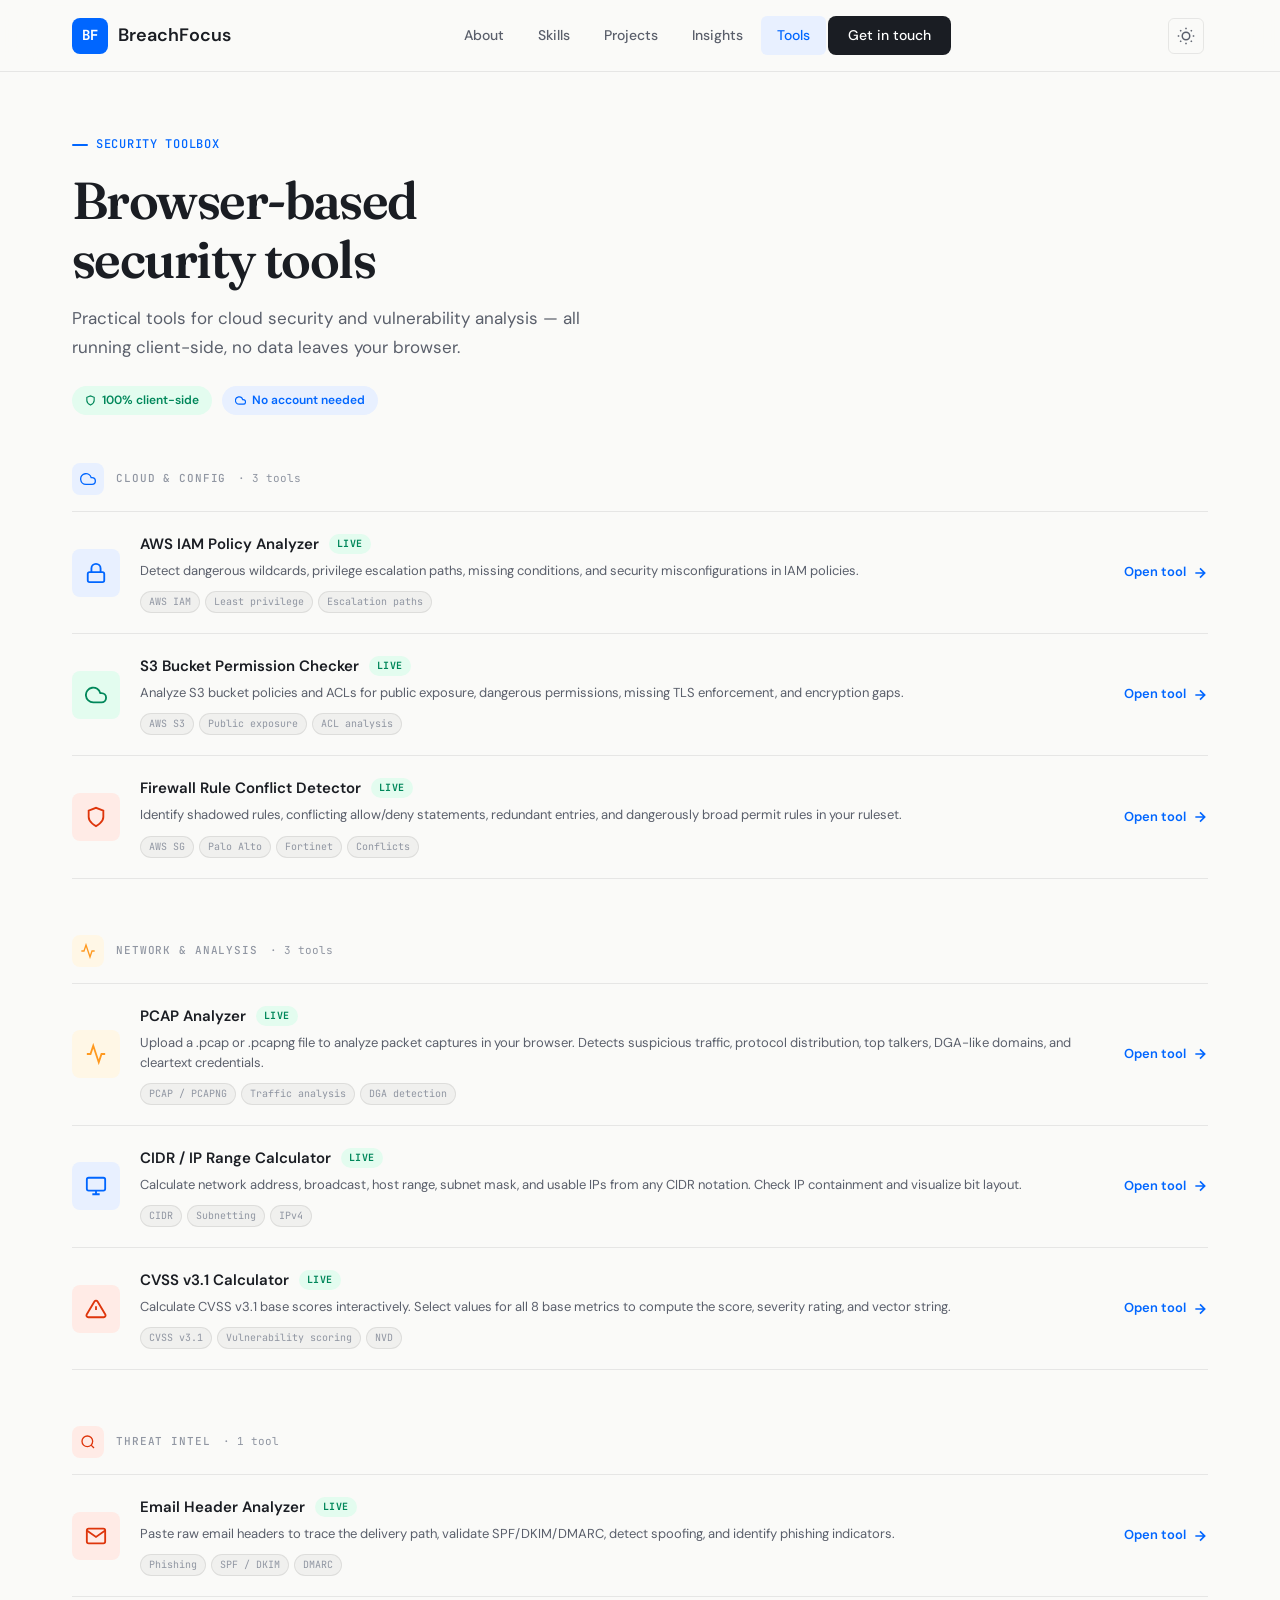
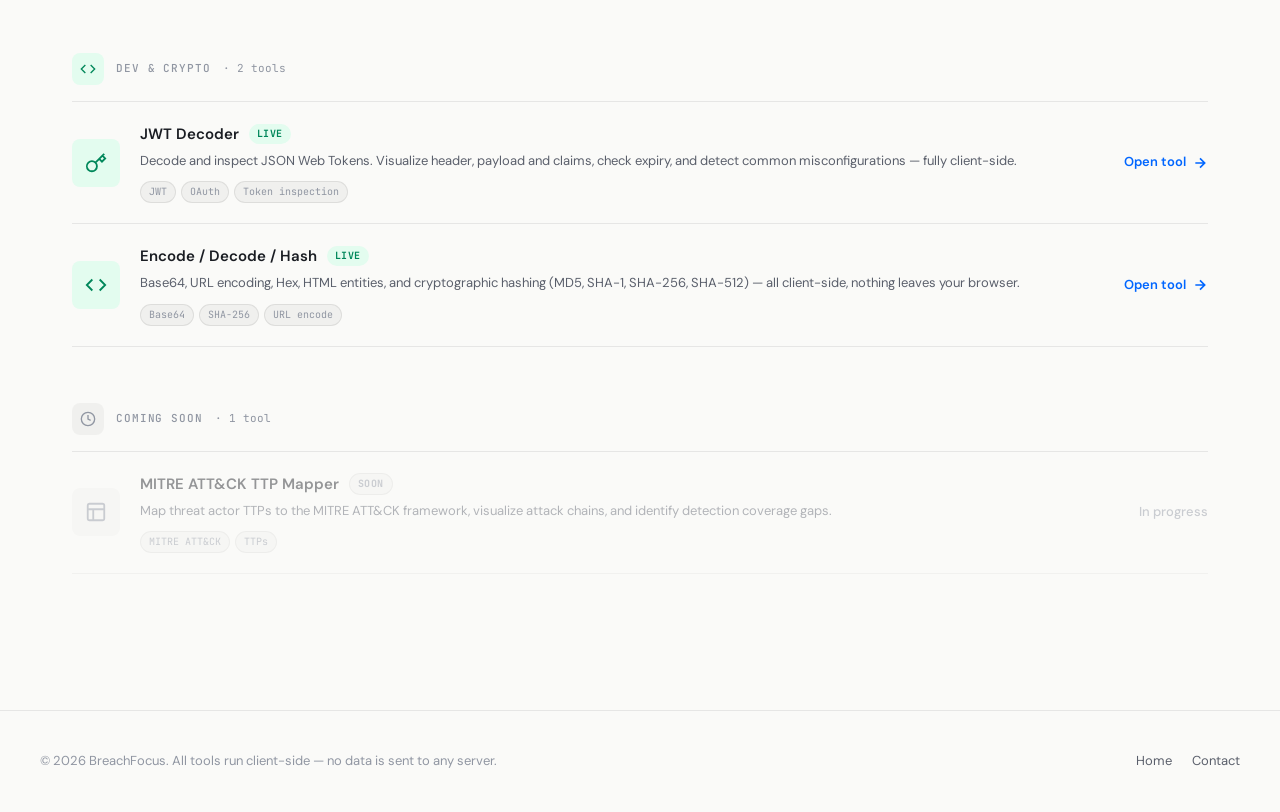
==== commit 6553fbfc: "Add consistent dark/light theme toggle across all pages" ====
--- a/tools/index.html
+++ b/tools/index.html
@@ -123,6 +123,56 @@
   .nav-logo{font-size:16px;}
   .logo-icon{width:32px;height:32px;font-size:13px;}
 }
+
+/* ── DARK MODE ── */
+[data-theme="dark"] {
+  --bg: #0C1117;
+  --bg-card: #151C25;
+  --bg-dark: #0C1117;
+  --bg-dark-card: #151C25;
+  --text: #E6EDF3;
+  --text-secondary: #8B949E;
+  --text-muted: #484F58;
+  --border: rgba(255,255,255,0.07);
+  --border-strong: rgba(255,255,255,0.14);
+  --accent-light: #1F3A5F;
+  --accent-dark: #58A6FF;
+  --green-light: #1A3526;
+  --red-light: #3D1A1A;
+  --amber-light: #3D2E0A;
+  --shadow-sm: 0 1px 3px rgba(0,0,0,.3),0 1px 2px rgba(0,0,0,.2);
+  --shadow-md: 0 4px 12px rgba(0,0,0,.4),0 2px 4px rgba(0,0,0,.3);
+  --shadow-lg: 0 12px 40px rgba(0,0,0,.5),0 4px 12px rgba(0,0,0,.4);
+}
+[data-theme="dark"] body { background: var(--bg); color: var(--text); }
+[data-theme="dark"] .nav { background: rgba(12,17,23,0.92); border-bottom-color: var(--border); }
+[data-theme="dark"] .nav-links a:hover { background: rgba(255,255,255,0.06); }
+[data-theme="dark"] .nav-links a.active { background: var(--accent-light); color: var(--accent-dark); }
+[data-theme="dark"] .nav-cta { background: var(--text) !important; }
+[data-theme="dark"] .nav-links.open { background: rgba(12,17,23,0.98); }
+[data-theme="dark"] .tool-row:hover { background: rgba(255,255,255,0.03); }
+[data-theme="dark"] .tool-tag { background: rgba(255,255,255,0.06); border-color: var(--border); }
+[data-theme="dark"] .tool-status.status-soon { background: rgba(255,255,255,0.06); border-color: var(--border); }
+[data-theme="dark"] .section-label { color: var(--accent-dark); }
+[data-theme="dark"] .section-label::before { background: var(--accent-dark); }
+[data-theme="dark"] .footer { border-top-color: var(--border); }
+[data-theme="dark"] .card, [data-theme="dark"] .skill-card, [data-theme="dark"] .project-card, [data-theme="dark"] .blog-card { background: var(--bg-card); border-color: var(--border); }
+[data-theme="dark"] input, [data-theme="dark"] textarea, [data-theme="dark"] select { background: #151C25; border-color: var(--border); color: var(--text); }
+[data-theme="dark"] .panel, [data-theme="dark"] .result-card, [data-theme="dark"] .output-panel { background: #151C25; border-color: var(--border); }
+[data-theme="dark"] .theme-toggle-btn:hover { background: rgba(255,255,255,0.06); color: var(--text); }
+
+.theme-toggle-btn {
+  display: flex; align-items: center; justify-content: center;
+  width: 36px; height: 36px; border-radius: var(--radius-xs);
+  background: none; border: 1px solid var(--border);
+  cursor: pointer; color: var(--text-secondary);
+  transition: all 0.2s; flex-shrink: 0; margin-right: 4px;
+}
+.theme-toggle-btn:hover { background: rgba(0,0,0,0.04); color: var(--text); }
+.theme-toggle-btn .icon-moon { display: none; }
+.theme-toggle-btn .icon-sun { display: block; }
+[data-theme="dark"] .theme-toggle-btn .icon-moon { display: block; }
+[data-theme="dark"] .theme-toggle-btn .icon-sun { display: none; }
 </style>
 </head>
 <body>
@@ -141,6 +191,10 @@
       <a href="index.html" class="active">Tools</a>
       <a href="../index.html#contact" class="nav-cta">Get in touch</a>
     </div>
+        <button class="theme-toggle-btn" id="themeToggle" aria-label="Toggle theme" title="Toggle dark / light mode">
+      <svg class="icon-sun" width="18" height="18" viewBox="0 0 24 24" fill="none" stroke="currentColor" stroke-width="2"><circle cx="12" cy="12" r="5"/><line x1="12" y1="1" x2="12" y2="3"/><line x1="12" y1="21" x2="12" y2="23"/><line x1="4.22" y1="4.22" x2="5.64" y2="5.64"/><line x1="18.36" y1="18.36" x2="19.78" y2="19.78"/><line x1="1" y1="12" x2="3" y2="12"/><line x1="21" y1="12" x2="23" y2="12"/><line x1="4.22" y1="19.78" x2="5.64" y2="18.36"/><line x1="18.36" y1="5.64" x2="19.78" y2="4.22"/></svg>
+      <svg class="icon-moon" width="18" height="18" viewBox="0 0 24 24" fill="none" stroke="currentColor" stroke-width="2"><path d="M21 12.79A9 9 0 1 1 11.21 3 7 7 0 0 0 21 12.79z"/></svg>
+    </button>
     <button class="mobile-toggle" id="mobileToggle" aria-label="Menu">
       <svg width="24" height="24" viewBox="0 0 24 24" fill="none" stroke="currentColor" stroke-width="2"><path d="M3 12h18M3 6h18M3 18h18"/></svg>
     </button>
@@ -465,6 +519,12 @@
 </footer>
 
 <script>
+
+(function(){var s=localStorage.getItem("bf-theme");var p=window.matchMedia&&window.matchMedia("(prefers-color-scheme: dark)").matches;document.documentElement.setAttribute("data-theme",s||(p?"dark":"light"));})();
+function bfToggleTheme(){var c=document.documentElement.getAttribute("data-theme")||"light";var n=c==="dark"?"light":"dark";document.documentElement.setAttribute("data-theme",n);localStorage.setItem("bf-theme",n);}
+document.addEventListener("DOMContentLoaded",function(){var b=document.getElementById("themeToggle");if(b)b.addEventListener("click",bfToggleTheme);});
+
+
 window.addEventListener('scroll', () => {
   document.getElementById('nav').classList.toggle('scrolled', window.scrollY > 20);
 });
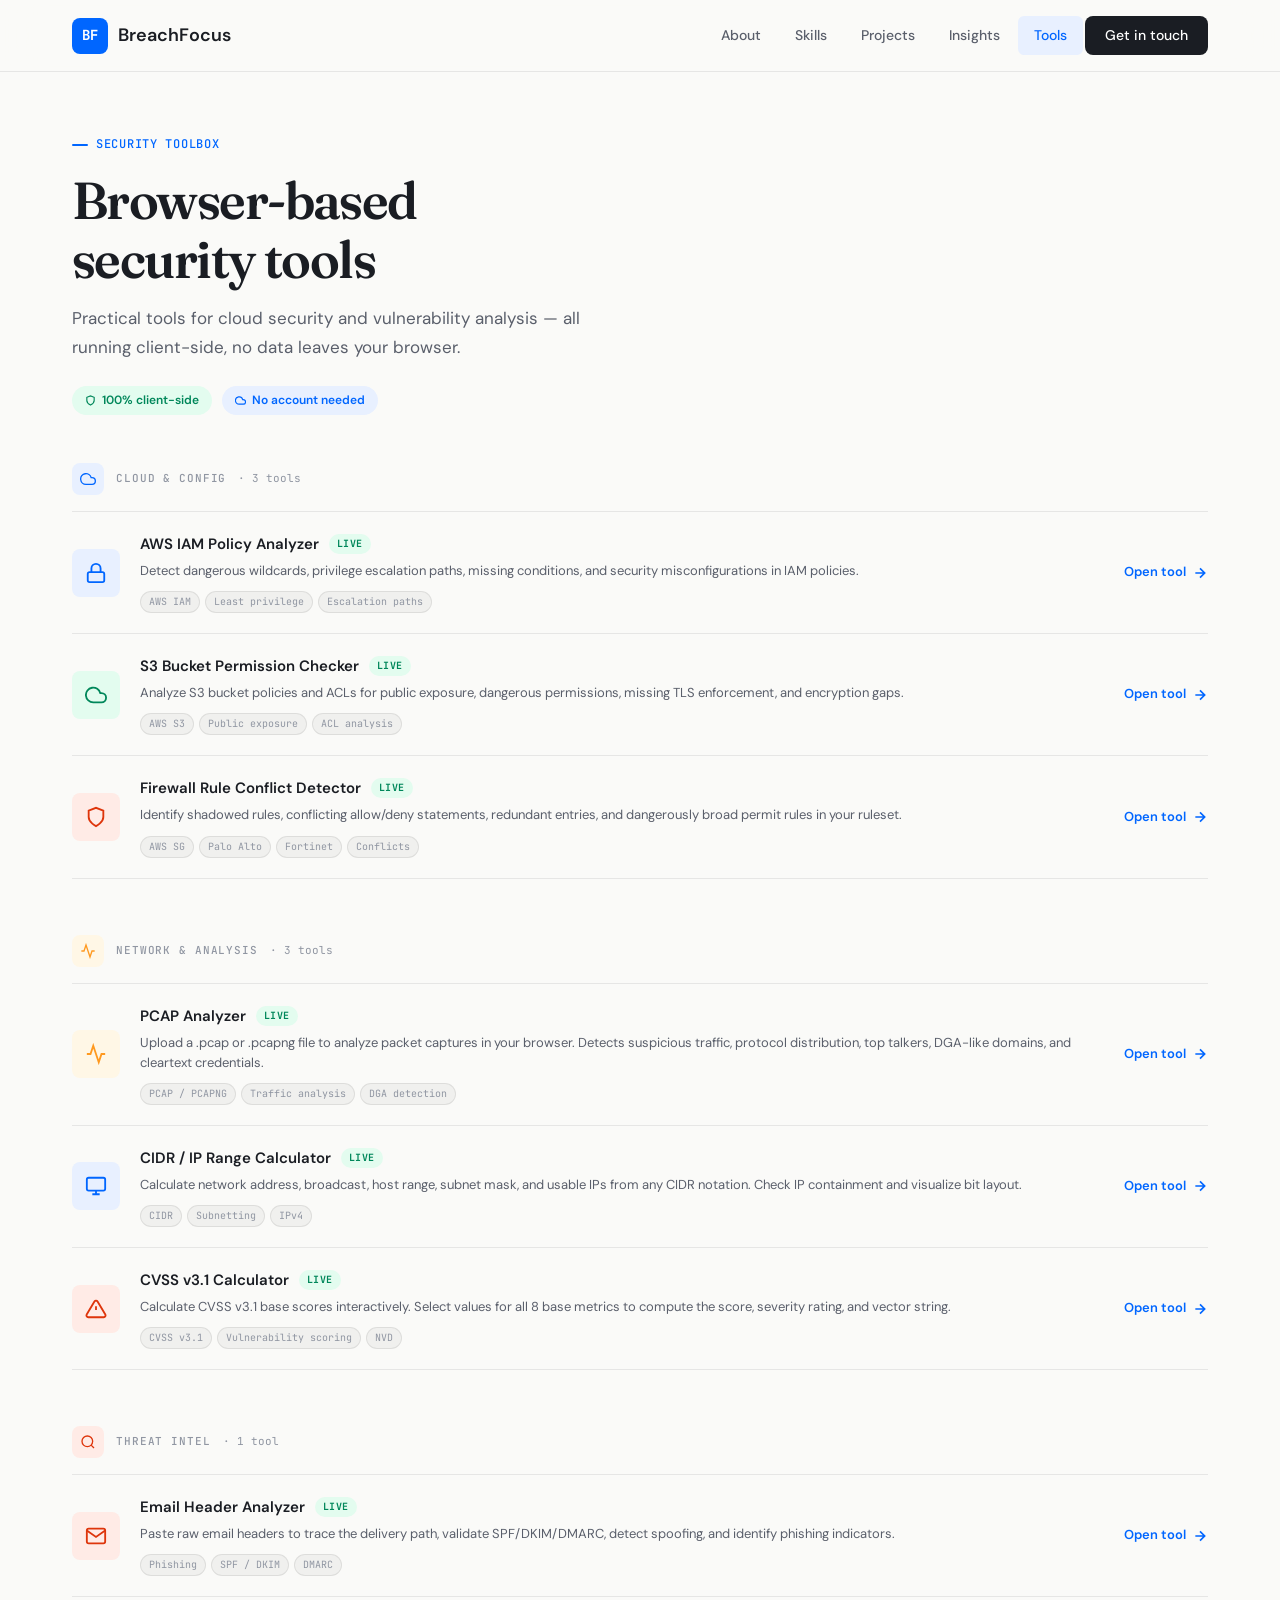
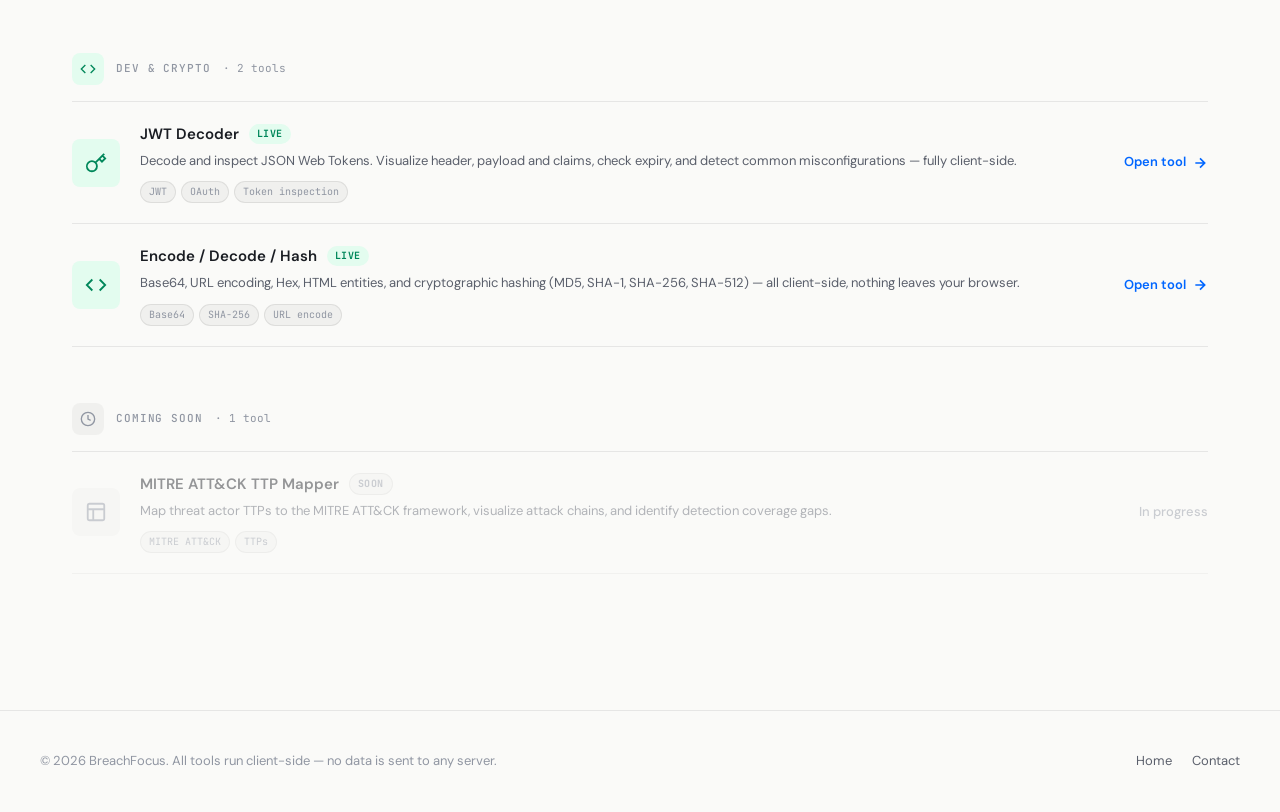
==== commit bcd51de6: "Revert "Add consistent dark/light theme toggle across all pages" This reverts commit 6553fbfcc1ff760" ====
--- a/tools/index.html
+++ b/tools/index.html
@@ -123,56 +123,6 @@
   .nav-logo{font-size:16px;}
   .logo-icon{width:32px;height:32px;font-size:13px;}
 }
-
-/* ── DARK MODE ── */
-[data-theme="dark"] {
-  --bg: #0C1117;
-  --bg-card: #151C25;
-  --bg-dark: #0C1117;
-  --bg-dark-card: #151C25;
-  --text: #E6EDF3;
-  --text-secondary: #8B949E;
-  --text-muted: #484F58;
-  --border: rgba(255,255,255,0.07);
-  --border-strong: rgba(255,255,255,0.14);
-  --accent-light: #1F3A5F;
-  --accent-dark: #58A6FF;
-  --green-light: #1A3526;
-  --red-light: #3D1A1A;
-  --amber-light: #3D2E0A;
-  --shadow-sm: 0 1px 3px rgba(0,0,0,.3),0 1px 2px rgba(0,0,0,.2);
-  --shadow-md: 0 4px 12px rgba(0,0,0,.4),0 2px 4px rgba(0,0,0,.3);
-  --shadow-lg: 0 12px 40px rgba(0,0,0,.5),0 4px 12px rgba(0,0,0,.4);
-}
-[data-theme="dark"] body { background: var(--bg); color: var(--text); }
-[data-theme="dark"] .nav { background: rgba(12,17,23,0.92); border-bottom-color: var(--border); }
-[data-theme="dark"] .nav-links a:hover { background: rgba(255,255,255,0.06); }
-[data-theme="dark"] .nav-links a.active { background: var(--accent-light); color: var(--accent-dark); }
-[data-theme="dark"] .nav-cta { background: var(--text) !important; }
-[data-theme="dark"] .nav-links.open { background: rgba(12,17,23,0.98); }
-[data-theme="dark"] .tool-row:hover { background: rgba(255,255,255,0.03); }
-[data-theme="dark"] .tool-tag { background: rgba(255,255,255,0.06); border-color: var(--border); }
-[data-theme="dark"] .tool-status.status-soon { background: rgba(255,255,255,0.06); border-color: var(--border); }
-[data-theme="dark"] .section-label { color: var(--accent-dark); }
-[data-theme="dark"] .section-label::before { background: var(--accent-dark); }
-[data-theme="dark"] .footer { border-top-color: var(--border); }
-[data-theme="dark"] .card, [data-theme="dark"] .skill-card, [data-theme="dark"] .project-card, [data-theme="dark"] .blog-card { background: var(--bg-card); border-color: var(--border); }
-[data-theme="dark"] input, [data-theme="dark"] textarea, [data-theme="dark"] select { background: #151C25; border-color: var(--border); color: var(--text); }
-[data-theme="dark"] .panel, [data-theme="dark"] .result-card, [data-theme="dark"] .output-panel { background: #151C25; border-color: var(--border); }
-[data-theme="dark"] .theme-toggle-btn:hover { background: rgba(255,255,255,0.06); color: var(--text); }
-
-.theme-toggle-btn {
-  display: flex; align-items: center; justify-content: center;
-  width: 36px; height: 36px; border-radius: var(--radius-xs);
-  background: none; border: 1px solid var(--border);
-  cursor: pointer; color: var(--text-secondary);
-  transition: all 0.2s; flex-shrink: 0; margin-right: 4px;
-}
-.theme-toggle-btn:hover { background: rgba(0,0,0,0.04); color: var(--text); }
-.theme-toggle-btn .icon-moon { display: none; }
-.theme-toggle-btn .icon-sun { display: block; }
-[data-theme="dark"] .theme-toggle-btn .icon-moon { display: block; }
-[data-theme="dark"] .theme-toggle-btn .icon-sun { display: none; }
 </style>
 </head>
 <body>
@@ -191,10 +141,6 @@
       <a href="index.html" class="active">Tools</a>
       <a href="../index.html#contact" class="nav-cta">Get in touch</a>
     </div>
-        <button class="theme-toggle-btn" id="themeToggle" aria-label="Toggle theme" title="Toggle dark / light mode">
-      <svg class="icon-sun" width="18" height="18" viewBox="0 0 24 24" fill="none" stroke="currentColor" stroke-width="2"><circle cx="12" cy="12" r="5"/><line x1="12" y1="1" x2="12" y2="3"/><line x1="12" y1="21" x2="12" y2="23"/><line x1="4.22" y1="4.22" x2="5.64" y2="5.64"/><line x1="18.36" y1="18.36" x2="19.78" y2="19.78"/><line x1="1" y1="12" x2="3" y2="12"/><line x1="21" y1="12" x2="23" y2="12"/><line x1="4.22" y1="19.78" x2="5.64" y2="18.36"/><line x1="18.36" y1="5.64" x2="19.78" y2="4.22"/></svg>
-      <svg class="icon-moon" width="18" height="18" viewBox="0 0 24 24" fill="none" stroke="currentColor" stroke-width="2"><path d="M21 12.79A9 9 0 1 1 11.21 3 7 7 0 0 0 21 12.79z"/></svg>
-    </button>
     <button class="mobile-toggle" id="mobileToggle" aria-label="Menu">
       <svg width="24" height="24" viewBox="0 0 24 24" fill="none" stroke="currentColor" stroke-width="2"><path d="M3 12h18M3 6h18M3 18h18"/></svg>
     </button>
@@ -519,12 +465,6 @@
 </footer>
 
 <script>
-
-(function(){var s=localStorage.getItem("bf-theme");var p=window.matchMedia&&window.matchMedia("(prefers-color-scheme: dark)").matches;document.documentElement.setAttribute("data-theme",s||(p?"dark":"light"));})();
-function bfToggleTheme(){var c=document.documentElement.getAttribute("data-theme")||"light";var n=c==="dark"?"light":"dark";document.documentElement.setAttribute("data-theme",n);localStorage.setItem("bf-theme",n);}
-document.addEventListener("DOMContentLoaded",function(){var b=document.getElementById("themeToggle");if(b)b.addEventListener("click",bfToggleTheme);});
-
-
 window.addEventListener('scroll', () => {
   document.getElementById('nav').classList.toggle('scrolled', window.scrollY > 20);
 });
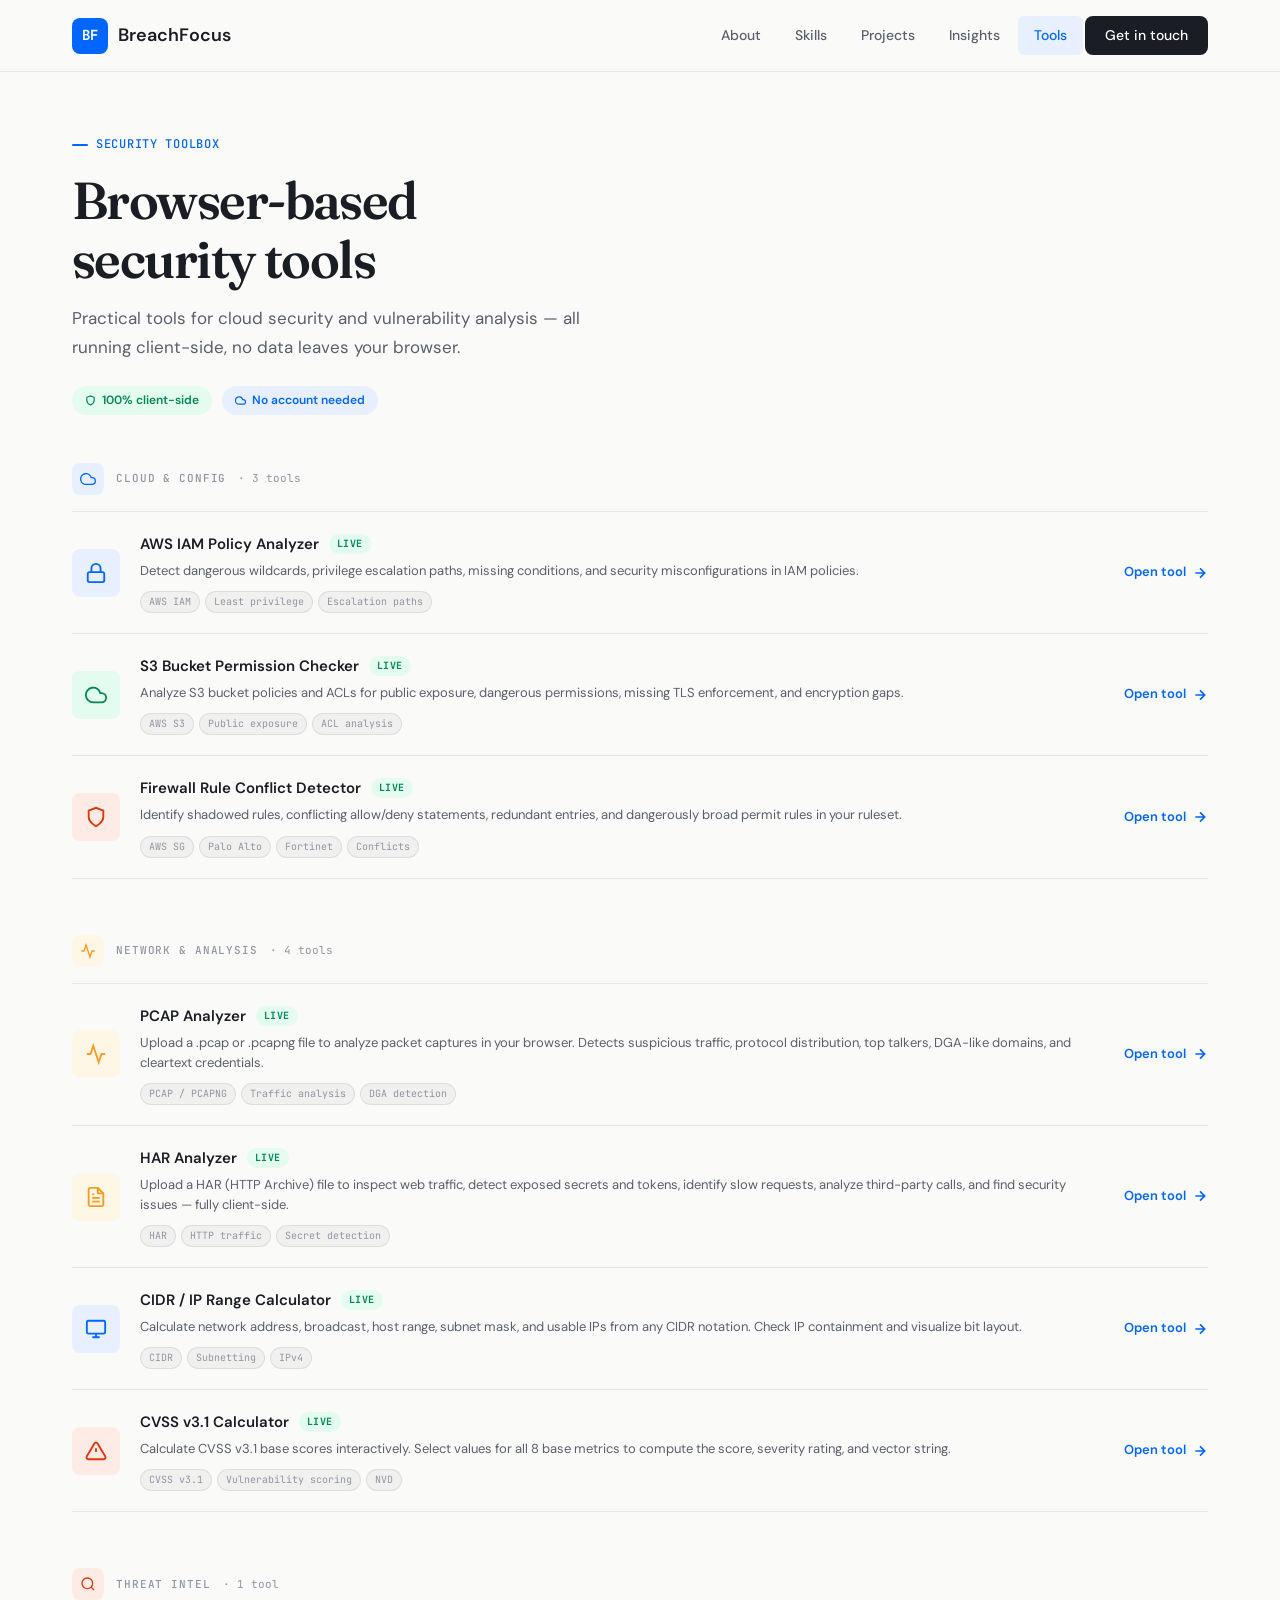
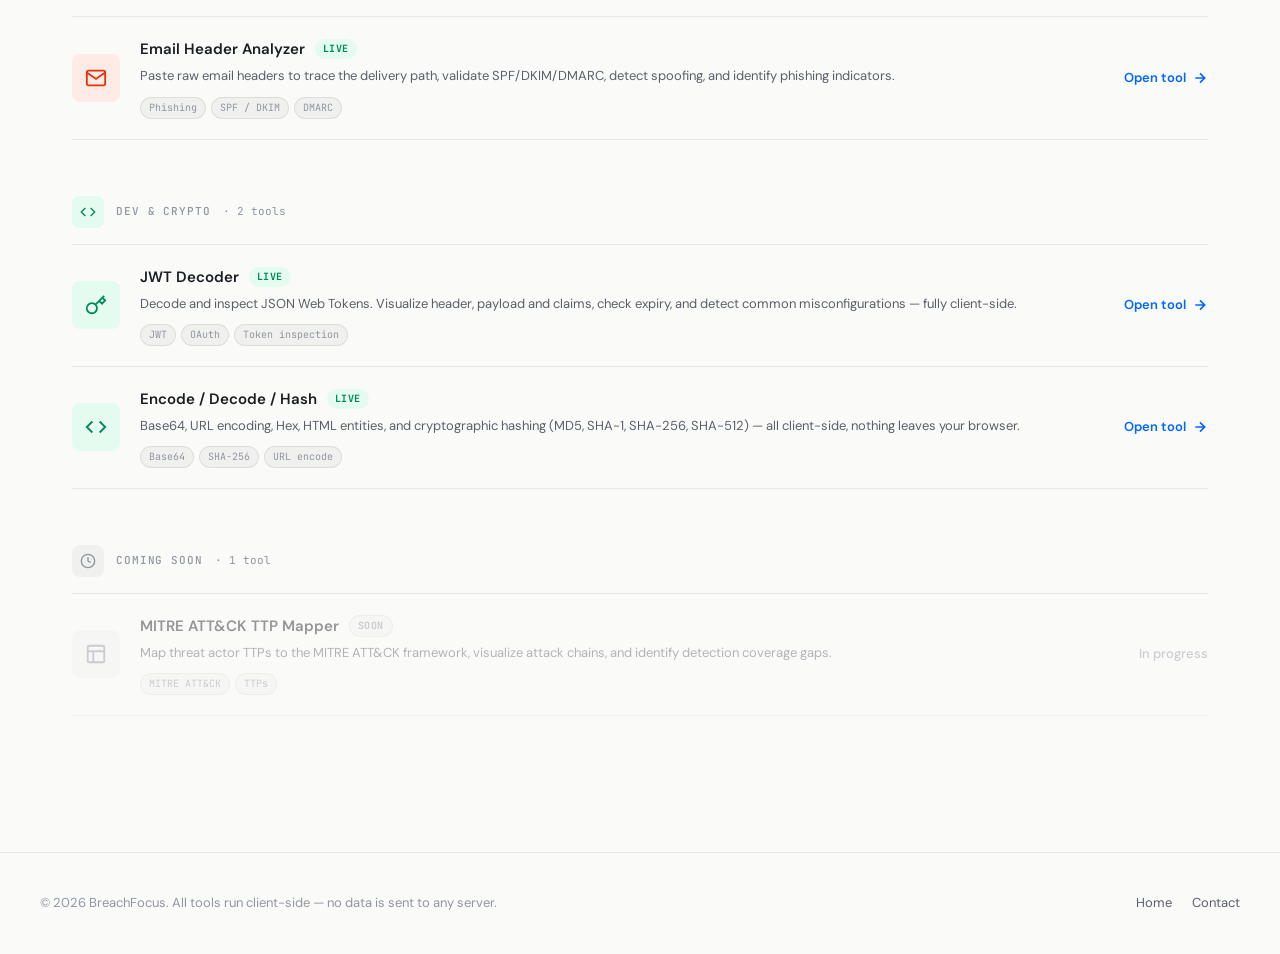
==== commit 7a5fe4f4: "Bug_fixes" ====
--- a/tools/index.html
+++ b/tools/index.html
@@ -253,7 +253,7 @@
         <svg width="16" height="16" viewBox="0 0 24 24" fill="none" stroke="currentColor" stroke-width="2"><polyline points="22 12 18 12 15 21 9 3 6 12 2 12"/></svg>
       </div>
       <span class="cat-name">Network &amp; Analysis</span>
-      <span class="cat-count">· 3 tools</span>
+      <span class="cat-count">· 4 tools</span>
     </div>
     <div class="tools-list">
 
@@ -271,6 +271,28 @@
             <span class="tool-tag">PCAP / PCAPNG</span>
             <span class="tool-tag">Traffic analysis</span>
             <span class="tool-tag">DGA detection</span>
+          </div>
+        </div>
+        <div class="tool-row-action">
+          <span>Open tool</span>
+          <svg width="16" height="16" viewBox="0 0 24 24" fill="none" stroke="currentColor" stroke-width="2.5"><path d="M5 12h14M12 5l7 7-7 7"/></svg>
+        </div>
+      </a>
+
+      <a class="tool-row" href="har-analyzer.html">
+        <div class="tool-row-icon" style="background:var(--amber-light);color:var(--amber);">
+          <svg width="22" height="22" viewBox="0 0 24 24" fill="none" stroke="currentColor" stroke-width="2"><path d="M14 2H6a2 2 0 0 0-2 2v16a2 2 0 0 0 2 2h12a2 2 0 0 0 2-2V8z"/><polyline points="14 2 14 8 20 8"/><line x1="16" y1="13" x2="8" y2="13"/><line x1="16" y1="17" x2="8" y2="17"/><polyline points="10 9 9 9 8 9"/></svg>
+        </div>
+        <div class="tool-row-body">
+          <div class="tool-row-top">
+            <span class="tool-row-name">HAR Analyzer</span>
+            <span class="tool-status status-live">Live</span>
+          </div>
+          <div class="tool-row-desc">Upload a HAR (HTTP Archive) file to inspect web traffic, detect exposed secrets and tokens, identify slow requests, analyze third-party calls, and find security issues — fully client-side.</div>
+          <div class="tool-tags">
+            <span class="tool-tag">HAR</span>
+            <span class="tool-tag">HTTP traffic</span>
+            <span class="tool-tag">Secret detection</span>
           </div>
         </div>
         <div class="tool-row-action">
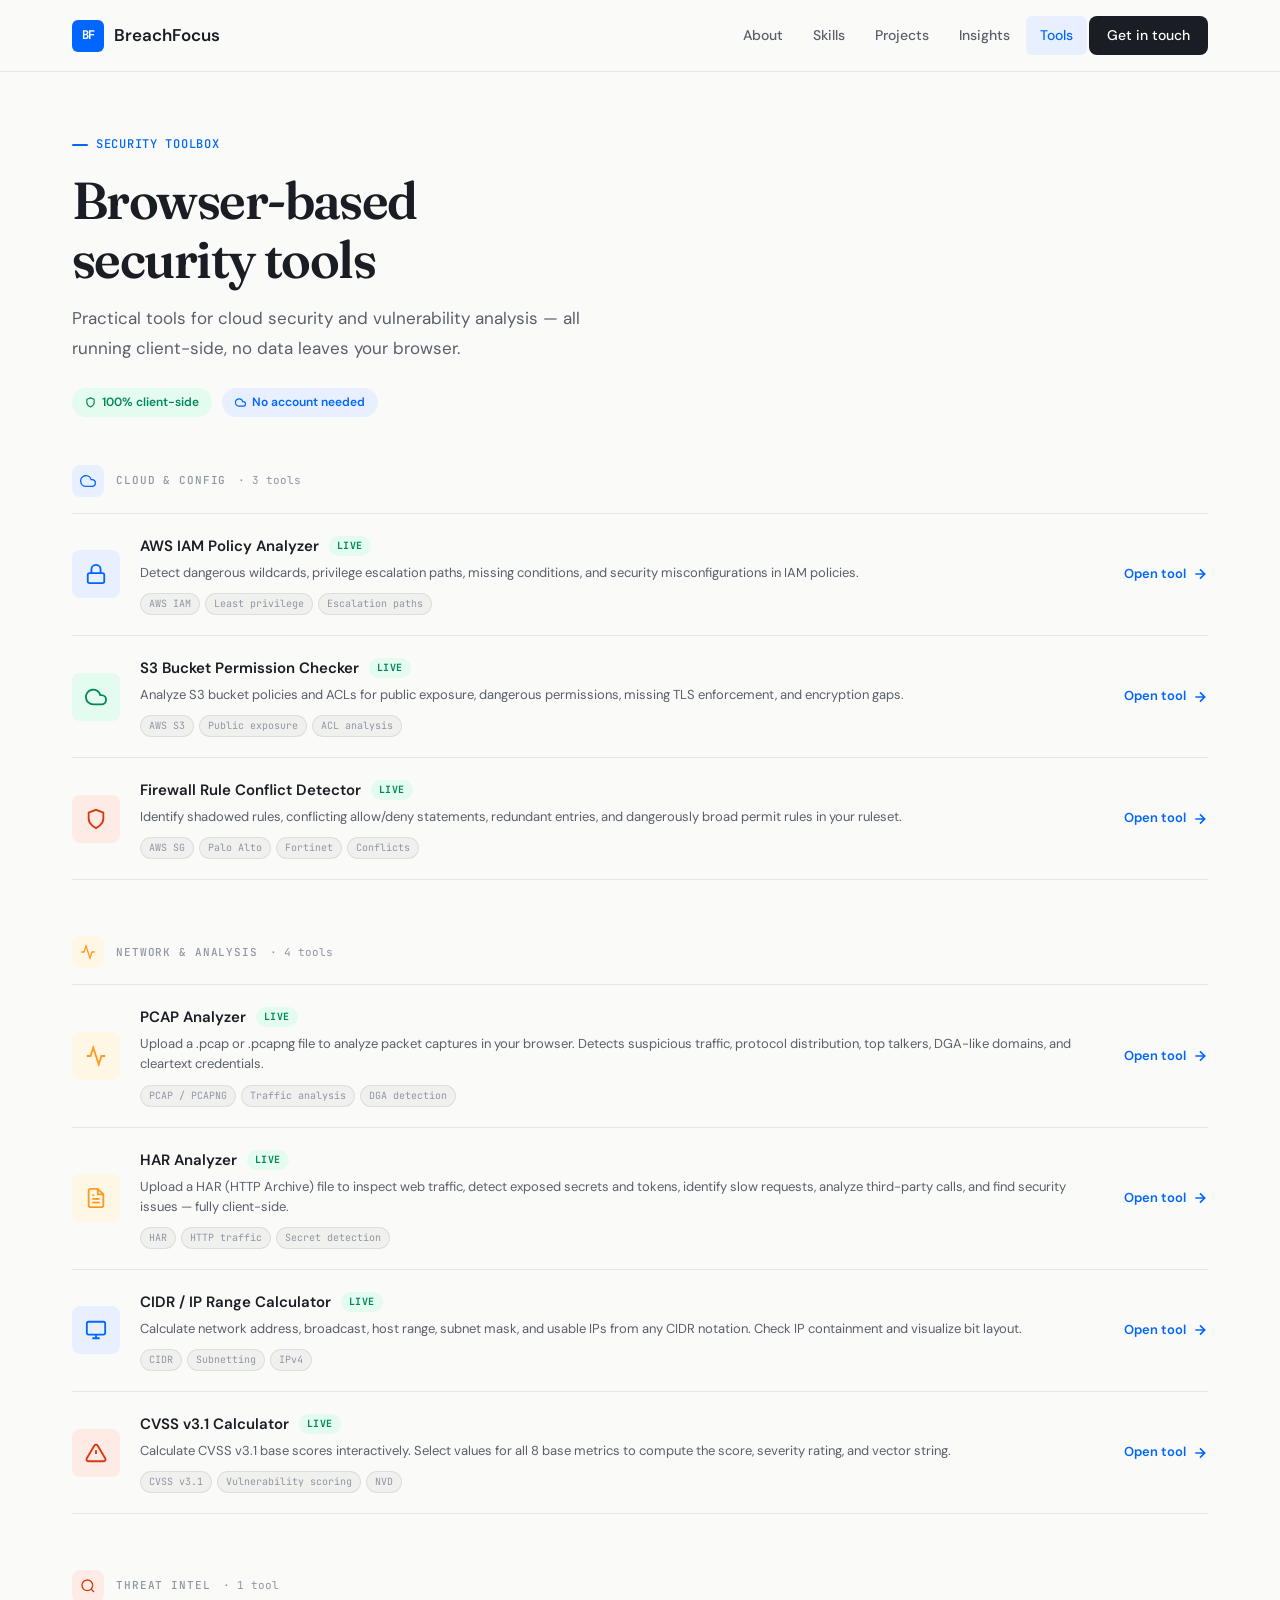
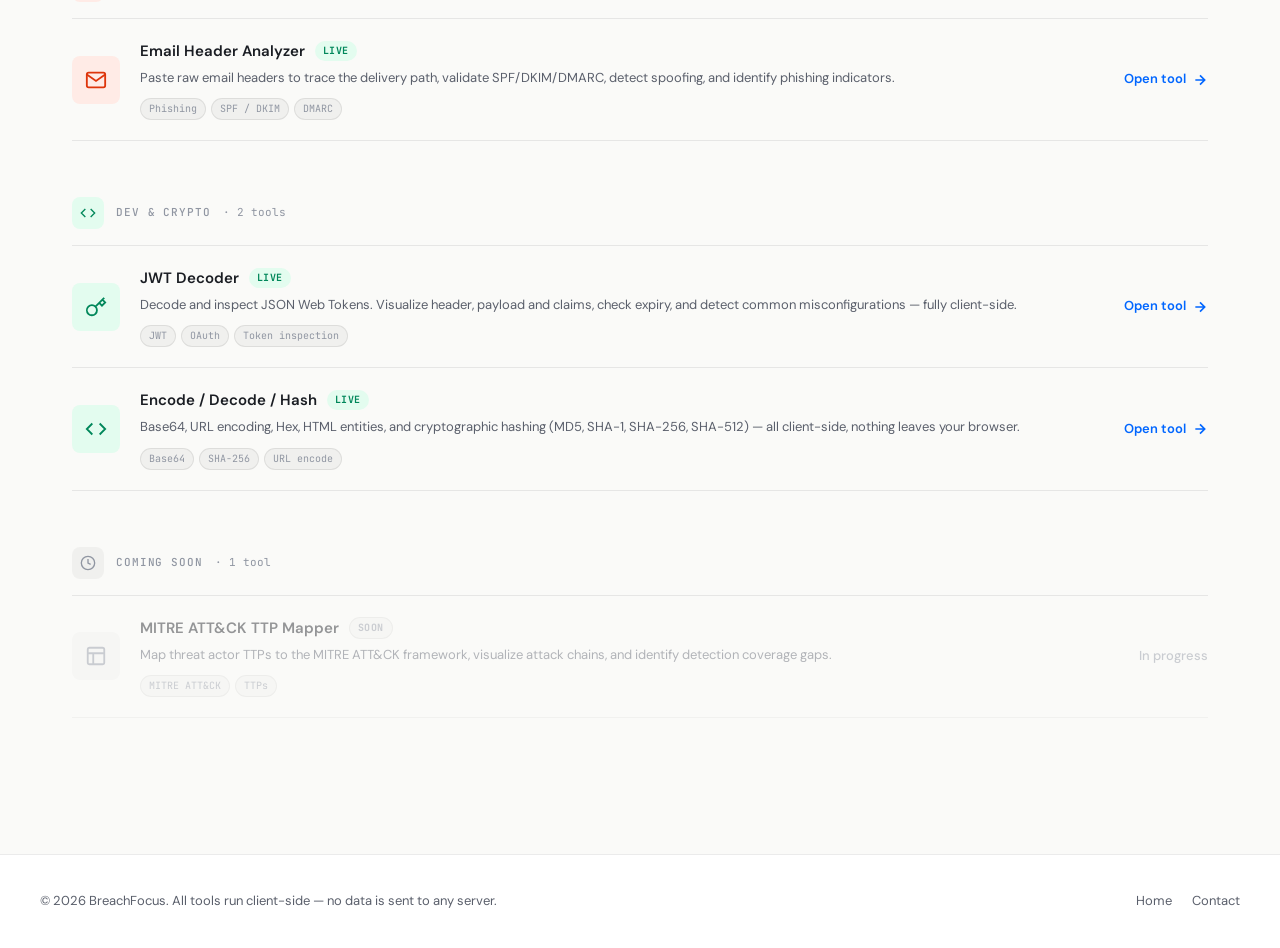
==== commit e139ed2c: "Web Form Fixes" ====
--- a/tools/index.html
+++ b/tools/index.html
@@ -7,47 +7,15 @@
 <meta name="description" content="Free browser-based security tools for cloud config, threat intel, and vulnerability analysis.">
 <link rel="preconnect" href="https://fonts.googleapis.com">
 <link rel="preconnect" href="https://fonts.gstatic.com" crossorigin>
-<link href="https://fonts.googleapis.com/css2?family=DM+Sans:ital,opsz,wght@0,9..40,300;0,9..40,400;0,9..40,500;0,9..40,600;0,9..40,700&family=JetBrains+Mono:wght@400;500&family=Fraunces:ital,opsz,wght@0,9..144,400;0,9..144,600&display=swap" rel="stylesheet">
+<link rel="stylesheet" href="../assets/theme.css">
 <style>
-:root {
-  --bg:#FAFAF8;--bg-card:#FFFFFF;--bg-dark:#0C1117;
-  --text:#1A1D23;--text-secondary:#5A5F6B;--text-muted:#9096A2;
-  --accent:#0066FF;--accent-light:#E8F0FF;--accent-dark:#0047B3;
-  --green:#00875A;--green-light:#E3FCEF;
-  --red:#DE350B;--red-light:#FFEBE6;
-  --amber:#FF991F;--amber-light:#FFF7E6;
-  --border:rgba(0,0,0,0.08);--border-strong:rgba(0,0,0,0.15);
-  --radius:12px;--radius-sm:8px;--radius-xs:6px;
-  --shadow-sm:0 1px 3px rgba(0,0,0,0.04),0 1px 2px rgba(0,0,0,0.06);
-  --shadow-md:0 4px 12px rgba(0,0,0,0.06),0 2px 4px rgba(0,0,0,0.04);
-  --font:'DM Sans',-apple-system,BlinkMacSystemFont,sans-serif;
-  --font-display:'Fraunces',Georgia,serif;
-  --font-mono:'JetBrains Mono','SF Mono',monospace;
-  --max-w:1200px;--header-h:72px;
-}
-*{margin:0;padding:0;box-sizing:border-box;}
-html{scroll-behavior:smooth;overflow-x:hidden;}
-body{font-family:var(--font);background:var(--bg);color:var(--text);line-height:1.6;-webkit-font-smoothing:antialiased;}
-
-/* NAV */
-.nav{position:fixed;top:0;left:0;right:0;z-index:100;height:var(--header-h);background:rgba(250,250,248,0.9);backdrop-filter:blur(20px) saturate(1.4);border-bottom:1px solid var(--border);transition:box-shadow 0.3s;}
-.nav.scrolled{box-shadow:0 1px 8px rgba(0,0,0,0.06);}
-.nav-inner{max-width:var(--max-w);margin:0 auto;height:100%;display:flex;align-items:center;justify-content:space-between;padding:0 2rem;}
-.nav-logo{display:flex;align-items:center;gap:10px;font-weight:600;font-size:18px;color:var(--text);text-decoration:none;}
-.logo-icon{width:36px;height:36px;background:var(--accent);border-radius:var(--radius-sm);display:flex;align-items:center;justify-content:center;color:white;font-family:var(--font-mono);font-weight:700;font-size:14px;}
-.nav-links{display:flex;gap:2px;align-items:center;}
-.nav-links a{padding:8px 16px;border-radius:var(--radius-xs);font-size:14px;font-weight:500;color:var(--text-secondary);text-decoration:none;transition:all 0.2s;}
-.nav-links a:hover{background:rgba(0,0,0,0.04);color:var(--text);}
-.nav-links a.active{color:var(--accent);background:var(--accent-light);}
-.nav-cta{padding:8px 20px !important;background:var(--text) !important;color:white !important;border-radius:var(--radius-sm) !important;}
-.mobile-toggle{display:none;background:none;border:none;cursor:pointer;padding:10px;min-width:44px;min-height:44px;touch-action:manipulation;-webkit-tap-highlight-color:transparent;}
-
-/* PAGE HEADER */
-.page-header{padding:calc(var(--header-h) + 56px) 2rem 48px;max-width:var(--max-w);margin:0 auto;}
+:root{--header-h:72px;}
+/* PAGE HEADER overrides */
+.page-header{padding:calc(var(--header-h) + 56px) 2rem 48px;}
 .section-label{display:inline-flex;align-items:center;gap:8px;font-family:var(--font-mono);font-size:12px;color:var(--accent);font-weight:500;letter-spacing:0.06em;text-transform:uppercase;margin-bottom:16px;}
 .section-label::before{content:'';width:16px;height:2px;background:var(--accent);border-radius:1px;}
-.page-header h1{font-family:var(--font-display);font-size:clamp(32px,5vw,52px);font-weight:600;letter-spacing:-0.03em;margin-bottom:14px;line-height:1.15;}
-.page-header p{font-size:17px;color:var(--text-secondary);max-width:560px;line-height:1.7;}
+.page-header h1{font-size:clamp(32px,5vw,52px);letter-spacing:-0.03em;margin-bottom:14px;line-height:1.15;}
+.page-header p{font-size:17px;max-width:560px;}
 .header-meta{display:flex;align-items:center;gap:10px;margin-top:24px;flex-wrap:wrap;}
 .meta-chip{display:inline-flex;align-items:center;gap:6px;padding:5px 13px;border-radius:100px;font-size:12px;font-weight:600;}
 .chip-green{background:var(--green-light);color:var(--green);}
@@ -86,20 +54,8 @@
 .tool-row:hover .tool-row-action svg{transform:translateX(3px);}
 .tool-row-action.soon-label{color:var(--text-muted);font-weight:500;}
 
-/* FOOTER */
-.footer{padding:40px 2rem;border-top:1px solid var(--border);}
-.footer-inner{max-width:var(--max-w);margin:0 auto;display:flex;align-items:center;justify-content:space-between;flex-wrap:wrap;gap:16px;}
-.footer-copy{font-size:13px;color:var(--text-muted);}
-.footer-links{display:flex;gap:20px;}
-.footer-links a{font-size:13px;color:var(--text-secondary);text-decoration:none;transition:color 0.2s;}
-.footer-links a:hover{color:var(--text);}
-
 /* RESPONSIVE */
 @media(max-width:900px){
-  .nav-links{display:none;}.mobile-toggle{display:block;}
-  .nav-links.open{display:flex;flex-direction:column;position:absolute;top:var(--header-h);left:0;right:0;background:rgba(250,250,248,0.98);backdrop-filter:blur(20px);padding:16px;border-bottom:1px solid var(--border);box-shadow:0 8px 24px rgba(0,0,0,0.08);}
-  .nav-links.open a{padding:12px 16px;font-size:15px;}
-  .nav-links.open .nav-cta{margin-top:8px;text-align:center;}
   .tool-row-action span{display:none;}
 }
 @media(max-width:640px){
@@ -111,17 +67,12 @@
 @media(max-width:600px){
   .page-header{padding:calc(var(--header-h)+36px) 1.25rem 36px;}
   .tools-directory{padding:0 1.25rem 60px;}
-  .nav-inner{padding:0 1.25rem;}
   .page-header h1{font-size:clamp(26px,7vw,36px);}
   .page-header p{font-size:15px;}
 }
 @media(max-width:479px){
-  :root{--header-h:64px;}
   .page-header{padding:calc(var(--header-h)+24px) 1rem 24px;}
   .tools-directory{padding:0 1rem 48px;}
-  .nav-inner{padding:0 1rem;}
-  .nav-logo{font-size:16px;}
-  .logo-icon{width:32px;height:32px;font-size:13px;}
 }
 </style>
 </head>
--- a/assets/theme.css
+++ b/assets/theme.css
@@ -0,0 +1,677 @@
+/* ══════════════════════════════════════════════════════════
+   BreachFocus — Unified Design System
+   assets/theme.css  |  All pages import this file
+   ══════════════════════════════════════════════════════════ */
+
+@import url('https://fonts.googleapis.com/css2?family=DM+Sans:ital,opsz,wght@0,9..40,300;0,9..40,400;0,9..40,500;0,9..40,600;0,9..40,700&family=JetBrains+Mono:wght@400;500;600&family=Fraunces:ital,opsz,wght@0,9..144,300;0,9..144,400;0,9..144,600&display=swap');
+
+/* ── Design Tokens ───────────────────────────────────────── */
+:root {
+  /* Backgrounds */
+  --bg:           #FAFAF8;
+  --bg-card:      #FFFFFF;
+  --bg-alt:       #F7F7F5;
+  --bg-dark:      #0C1117;
+  --bg-dark-card: #151C25;
+
+  /* Text */
+  --text:           #1A1D23;
+  --text-secondary: #5A5F6B;
+  --text-muted:     #9096A2;
+
+  /* Accent — Blue */
+  --accent:       #0066FF;
+  --accent-light: #E8F0FF;
+  --accent-dark:  #0047B3;
+
+  /* Semantic */
+  --green:        #00875A;
+  --green-light:  #E3FCEF;
+  --red:          #DE350B;
+  --red-light:    #FFEBE6;
+  --amber:        #FF991F;
+  --amber-light:  #FFF7E6;
+  --purple:       #7C3AED;
+  --purple-light: #F0E6FF;
+  --cyan:         #0891B2;
+  --cyan-light:   #ECFEFF;
+
+  /* Borders */
+  --border:        rgba(0,0,0,0.08);
+  --border-strong: rgba(0,0,0,0.15);
+
+  /* Shadows */
+  --shadow-sm: 0 1px 3px rgba(0,0,0,0.04), 0 1px 2px rgba(0,0,0,0.06);
+  --shadow-md: 0 4px 12px rgba(0,0,0,0.06), 0 2px 4px rgba(0,0,0,0.04);
+  --shadow-lg: 0 12px 40px rgba(0,0,0,0.08), 0 4px 12px rgba(0,0,0,0.04);
+
+  /* Border radii */
+  --radius:    12px;
+  --radius-sm: 8px;
+  --radius-xs: 6px;
+
+  /* Typography */
+  --font:         'DM Sans', -apple-system, BlinkMacSystemFont, sans-serif;
+  --font-mono:    'JetBrains Mono', 'SF Mono', Consolas, monospace;
+  --font-display: 'Fraunces', Georgia, serif;
+
+  /* Layout */
+  --max-w:   1200px;
+  --header-h: 64px;
+
+  /* ─ Legacy aliases (abbreviated-variable pages keep working) ─ */
+  --text-s: var(--text-secondary);
+  --text-m: var(--text-muted);
+  --al:  var(--accent-light);
+  --ad:  var(--accent-dark);
+  --gl:  var(--green-light);
+  --rl:  var(--red-light);
+  --aml: var(--amber-light);
+  --bs:  var(--border-strong);
+  --r:   var(--radius);
+  --rs:  var(--radius-sm);
+  --rx:  var(--radius-xs);
+  --mono: var(--font-mono);
+  --dsp:  var(--font-display);
+  --mw:   var(--max-w);
+  --nh:   var(--header-h);
+}
+
+/* ── Reset ───────────────────────────────────────────────── */
+*, *::before, *::after {
+  margin: 0;
+  padding: 0;
+  box-sizing: border-box;
+}
+html {
+  scroll-behavior: smooth;
+  overflow-x: hidden;
+}
+body {
+  font-family: var(--font);
+  background: var(--bg);
+  color: var(--text);
+  line-height: 1.6;
+  -webkit-font-smoothing: antialiased;
+  -moz-osx-font-smoothing: grayscale;
+}
+
+/* ── Navigation — shared base ────────────────────────────── */
+.nav {
+  position: fixed;
+  top: 0; left: 0; right: 0;
+  z-index: 100;
+  height: var(--header-h);
+  background: rgba(250,250,248,0.92);
+  backdrop-filter: blur(20px) saturate(1.4);
+  -webkit-backdrop-filter: blur(20px) saturate(1.4);
+  border-bottom: 1px solid var(--border);
+  transition: box-shadow 0.3s;
+}
+.nav.scrolled { box-shadow: 0 1px 10px rgba(0,0,0,0.07); }
+
+.nav-inner {
+  max-width: var(--max-w);
+  margin: 0 auto;
+  height: 100%;
+  display: flex;
+  align-items: center;
+  justify-content: space-between;
+  padding: 0 2rem;
+  gap: 12px;
+}
+.nav-logo {
+  display: flex;
+  align-items: center;
+  gap: 10px;
+  font-weight: 600;
+  font-size: 17px;
+  color: var(--text);
+  text-decoration: none;
+  flex-shrink: 0;
+}
+.logo-icon {
+  width: 32px;
+  height: 32px;
+  background: var(--accent);
+  border-radius: var(--radius-xs);
+  display: flex;
+  align-items: center;
+  justify-content: center;
+  color: white;
+  font-family: var(--font-mono);
+  font-weight: 700;
+  font-size: 12px;
+  letter-spacing: -0.5px;
+  flex-shrink: 0;
+}
+
+/* Tool-page back button */
+.nav-back {
+  display: flex;
+  align-items: center;
+  gap: 6px;
+  font-size: 14px;
+  font-weight: 500;
+  color: var(--text-secondary);
+  text-decoration: none;
+  padding: 7px 14px;
+  border-radius: var(--radius-xs);
+  border: 1px solid var(--border);
+  transition: all 0.2s;
+  white-space: nowrap;
+}
+.nav-back:hover {
+  color: var(--text);
+  border-color: var(--border-strong);
+  background: rgba(0,0,0,0.02);
+}
+.nav-back svg { flex-shrink: 0; }
+
+/* Full navigation links (home / tools index / advanced tool pages) */
+.nav-links {
+  display: flex;
+  gap: 2px;
+  align-items: center;
+}
+.nav-links a {
+  padding: 8px 14px;
+  border-radius: var(--radius-xs);
+  font-size: 14px;
+  font-weight: 500;
+  color: var(--text-secondary);
+  text-decoration: none;
+  transition: all 0.2s;
+  white-space: nowrap;
+}
+.nav-links a:hover { background: rgba(0,0,0,0.04); color: var(--text); }
+.nav-links a.active { color: var(--accent); background: var(--accent-light); }
+.nav-cta {
+  padding: 8px 18px !important;
+  background: var(--text) !important;
+  color: white !important;
+  border-radius: var(--radius-sm) !important;
+}
+.nav-cta:hover { opacity: 0.88 !important; }
+
+.mobile-toggle {
+  display: none;
+  background: none;
+  border: none;
+  cursor: pointer;
+  padding: 10px;
+  min-width: 44px;
+  min-height: 44px;
+  color: var(--text);
+  touch-action: manipulation;
+  -webkit-tap-highlight-color: transparent;
+  align-items: center;
+  justify-content: center;
+}
+
+/* ── Hero Section ────────────────────────────────────────── */
+.hero {
+  padding: calc(var(--header-h) + 52px) 2rem 40px;
+  max-width: var(--max-w);
+  margin: 0 auto;
+}
+.badge {
+  display: inline-flex;
+  align-items: center;
+  gap: 7px;
+  padding: 5px 12px;
+  border-radius: 100px;
+  font-size: 12px;
+  font-weight: 600;
+  font-family: var(--font-mono);
+  letter-spacing: 0.04em;
+  text-transform: uppercase;
+  margin-bottom: 16px;
+}
+.badge-green  { background: var(--green-light);  color: var(--green); }
+.badge-blue   { background: var(--accent-light); color: var(--accent); }
+.badge-red    { background: var(--red-light);    color: var(--red); }
+.badge-amber  { background: var(--amber-light);  color: var(--amber); }
+.badge-purple { background: var(--purple-light); color: var(--purple); }
+.badge-cyan   { background: var(--cyan-light);   color: var(--cyan); }
+
+.hero h1 {
+  font-family: var(--font-display);
+  font-size: clamp(28px, 4vw, 44px);
+  font-weight: 600;
+  letter-spacing: -0.025em;
+  margin-bottom: 12px;
+  line-height: 1.15;
+}
+.hero p {
+  font-size: 16px;
+  color: var(--text-secondary);
+  max-width: 620px;
+  line-height: 1.75;
+}
+
+/* Page-header variant (breadcrumb style, used on advanced tool pages) */
+.page-header {
+  padding: calc(var(--header-h) + 52px) 2rem 48px;
+  max-width: var(--max-w);
+  margin: 0 auto;
+}
+.breadcrumb {
+  display: flex;
+  align-items: center;
+  gap: 8px;
+  margin-bottom: 20px;
+  font-size: 13px;
+  color: var(--text-muted);
+  font-family: var(--font-mono);
+}
+.breadcrumb a { color: var(--text-muted); text-decoration: none; transition: color 0.2s; }
+.breadcrumb a:hover { color: var(--accent); }
+.breadcrumb span { color: var(--border-strong); }
+.tool-label {
+  display: inline-flex;
+  align-items: center;
+  gap: 8px;
+  font-family: var(--font-mono);
+  font-size: 12px;
+  color: var(--accent);
+  font-weight: 500;
+  letter-spacing: 0.06em;
+  text-transform: uppercase;
+  margin-bottom: 12px;
+}
+.tool-label::before {
+  content: '';
+  width: 16px;
+  height: 2px;
+  background: var(--accent);
+  border-radius: 1px;
+}
+.page-header h1 {
+  font-family: var(--font-display);
+  font-size: clamp(28px, 4vw, 42px);
+  font-weight: 600;
+  letter-spacing: -0.025em;
+  margin-bottom: 12px;
+  line-height: 1.2;
+}
+.page-header p {
+  font-size: 16px;
+  color: var(--text-secondary);
+  max-width: 600px;
+  line-height: 1.75;
+}
+.back-link {
+  display: inline-flex;
+  align-items: center;
+  gap: 6px;
+  font-size: 14px;
+  font-weight: 500;
+  color: var(--text-secondary);
+  text-decoration: none;
+  transition: color 0.2s;
+}
+.back-link:hover { color: var(--accent); }
+.back-link svg { transition: transform 0.2s; }
+.back-link:hover svg { transform: translateX(-3px); }
+
+/* ── Content Body Wrapper ────────────────────────────────── */
+.body, .tool-body {
+  max-width: var(--max-w);
+  margin: 0 auto;
+  padding: 0 2rem 80px;
+}
+
+/* ── Panel / Card ────────────────────────────────────────── */
+.panel {
+  background: var(--bg-card);
+  border-radius: var(--radius);
+  border: 1px solid var(--border);
+  overflow: hidden;
+  margin-bottom: 20px;
+}
+.panel-header, .ph {
+  padding: 14px 20px;
+  border-bottom: 1px solid var(--border);
+  display: flex;
+  align-items: center;
+  justify-content: space-between;
+  gap: 12px;
+}
+.panel-title, .pt {
+  font-size: 13px;
+  font-weight: 600;
+  display: flex;
+  align-items: center;
+  gap: 8px;
+}
+.panel-body, .pb { padding: 18px 20px; }
+.panel-sub, .ps {
+  font-size: 12px;
+  color: var(--text-muted);
+  font-family: var(--font-mono);
+}
+
+/* ── Buttons ─────────────────────────────────────────────── */
+.btn {
+  display: inline-flex;
+  align-items: center;
+  justify-content: center;
+  gap: 7px;
+  padding: 11px 22px;
+  background: var(--accent);
+  color: white;
+  border: none;
+  border-radius: var(--radius-sm);
+  font-size: 14px;
+  font-weight: 600;
+  font-family: var(--font);
+  cursor: pointer;
+  transition: background 0.2s, transform 0.15s, box-shadow 0.2s;
+  white-space: nowrap;
+  text-decoration: none;
+  line-height: 1;
+}
+.btn:hover {
+  background: var(--accent-dark);
+  transform: translateY(-1px);
+  box-shadow: 0 4px 14px rgba(0,102,255,0.22);
+}
+.btn:active { transform: translateY(0); box-shadow: none; }
+
+.btn-secondary {
+  background: var(--bg-card);
+  color: var(--text-secondary);
+  border: 1.5px solid var(--border);
+}
+.btn-secondary:hover {
+  color: var(--text);
+  border-color: var(--border-strong);
+  background: var(--bg);
+  box-shadow: none;
+  transform: none;
+}
+
+.btn-ghost {
+  background: transparent;
+  color: var(--text-secondary);
+  border: 1px solid var(--border);
+}
+.btn-ghost:hover {
+  color: var(--text);
+  border-color: var(--border-strong);
+  background: rgba(0,0,0,0.03);
+  box-shadow: none;
+  transform: none;
+}
+
+.btn-danger {
+  background: var(--red-light);
+  color: var(--red);
+  border: 1.5px solid rgba(222,53,11,0.15);
+}
+.btn-danger:hover {
+  background: var(--red);
+  color: white;
+  box-shadow: none;
+  transform: none;
+}
+
+.btn-sm {
+  padding: 7px 14px;
+  font-size: 13px;
+  border-radius: var(--radius-xs);
+  gap: 5px;
+}
+
+/* ── Form Elements ───────────────────────────────────────── */
+input[type="text"],
+input[type="email"],
+input[type="number"],
+input[type="search"],
+input[type="url"],
+select,
+textarea {
+  font-family: var(--font);
+  font-size: 14px;
+  color: var(--text);
+  background: var(--bg);
+  border: 1.5px solid var(--border);
+  border-radius: var(--radius-sm);
+  padding: 10px 14px;
+  outline: none;
+  transition: border-color 0.2s, box-shadow 0.2s;
+  width: 100%;
+}
+input[type="text"]:focus,
+input[type="email"]:focus,
+input[type="number"]:focus,
+input[type="search"]:focus,
+input[type="url"]:focus,
+select:focus,
+textarea:focus {
+  border-color: var(--accent);
+  box-shadow: 0 0 0 3px rgba(0,102,255,0.08);
+}
+textarea { resize: vertical; min-height: 100px; }
+
+/* ── Tables ──────────────────────────────────────────────── */
+table { width: 100%; border-collapse: collapse; }
+thead tr { background: var(--bg-alt); }
+th {
+  padding: 9px 14px;
+  text-align: left;
+  font-size: 11px;
+  font-weight: 700;
+  text-transform: uppercase;
+  letter-spacing: 0.05em;
+  color: var(--text-muted);
+  border-bottom: 1px solid var(--border);
+  white-space: nowrap;
+}
+td {
+  padding: 10px 14px;
+  border-bottom: 1px solid var(--border);
+  font-size: 13px;
+}
+tr:last-child td { border-bottom: none; }
+tr:hover td { background: rgba(0,0,0,0.012); }
+
+/* ── Severity / Finding Badges ───────────────────────────── */
+.sev {
+  display: inline-block;
+  padding: 2px 9px;
+  border-radius: 100px;
+  font-size: 11px;
+  font-weight: 700;
+  text-transform: uppercase;
+  font-family: var(--font-mono);
+  letter-spacing: 0.03em;
+}
+.sev.critical { background: var(--red-light);    color: var(--red); }
+.sev.high     { background: var(--amber-light);  color: var(--amber); }
+.sev.medium   { background: var(--accent-light); color: var(--accent); }
+.sev.low      { background: var(--green-light);  color: var(--green); }
+.sev.info     { background: var(--green-light);  color: var(--green); }
+
+/* Status pills (live/soon) */
+.tool-status {
+  display: inline-flex;
+  align-items: center;
+  padding: 2px 8px;
+  border-radius: 100px;
+  font-size: 11px;
+  font-weight: 600;
+  font-family: var(--font-mono);
+}
+.status-live { background: var(--green-light); color: var(--green); }
+.status-soon { background: var(--amber-light); color: var(--amber); }
+
+/* Meta badges */
+.meta-badge {
+  display: inline-flex;
+  align-items: center;
+  gap: 6px;
+  padding: 5px 12px;
+  border-radius: 100px;
+  font-size: 12px;
+  font-weight: 600;
+  background: var(--bg-card);
+  border: 1px solid var(--border);
+}
+.meta-badge.client { color: var(--green); background: var(--green-light); }
+.meta-badge.cloud  { color: var(--accent); background: var(--accent-light); }
+
+/* ── Info / Error / Warning Boxes ────────────────────────── */
+.info-box, .error-box, .warn-box {
+  border-radius: var(--radius-sm);
+  padding: 12px 16px;
+  font-size: 14px;
+  display: flex;
+  align-items: flex-start;
+  gap: 10px;
+  line-height: 1.6;
+}
+.info-box  { background: var(--accent-light); color: var(--accent-dark); border: 1px solid rgba(0,102,255,0.12); }
+.error-box { background: var(--red-light);    color: var(--red);         border: 1px solid rgba(222,53,11,0.12); }
+.warn-box  { background: var(--amber-light);  color: #8B4A00;            border: 1px solid rgba(255,153,31,0.2); }
+
+/* ── Upload / Drop Zone ──────────────────────────────────── */
+.upload-zone, .drop-zone {
+  border: 2px dashed var(--border-strong);
+  border-radius: var(--radius);
+  padding: 48px 24px;
+  text-align: center;
+  cursor: pointer;
+  transition: all 0.22s;
+  background: var(--bg-card);
+  position: relative;
+}
+.upload-zone:hover, .drop-zone:hover,
+.upload-zone.drag,  .drop-zone.drag {
+  border-color: var(--accent);
+  background: var(--accent-light);
+}
+.upload-zone h3, .drop-zone h3 {
+  font-size: 16px;
+  font-weight: 600;
+  margin-bottom: 6px;
+}
+.upload-zone p, .drop-zone p {
+  font-size: 14px;
+  color: var(--text-secondary);
+}
+.upload-zone .hint, .drop-zone .hint {
+  font-size: 12px;
+  color: var(--text-muted);
+  margin-top: 8px;
+  font-family: var(--font-mono);
+}
+
+/* ── Footer ──────────────────────────────────────────────── */
+.footer {
+  padding: 36px 2rem;
+  border-top: 1px solid var(--border);
+  background: var(--bg-card);
+}
+.footer-inner {
+  max-width: var(--max-w);
+  margin: 0 auto;
+  display: flex;
+  align-items: center;
+  justify-content: space-between;
+  flex-wrap: wrap;
+  gap: 16px;
+}
+.footer-copy {
+  font-size: 13px;
+  color: var(--text-secondary);
+}
+.footer-links {
+  display: flex;
+  gap: 20px;
+}
+.footer-links a {
+  font-size: 13px;
+  color: var(--text-secondary);
+  text-decoration: none;
+  transition: color 0.2s;
+}
+.footer-links a:hover { color: var(--text); }
+
+/* ── Progress Bar ────────────────────────────────────────── */
+.progress-bar {
+  height: 5px;
+  background: var(--border);
+  border-radius: 3px;
+  overflow: hidden;
+}
+.progress-fill {
+  height: 100%;
+  background: var(--accent);
+  border-radius: 3px;
+  transition: width 0.4s ease;
+}
+
+/* ── Utility ─────────────────────────────────────────────── */
+.mono { font-family: var(--font-mono); }
+.text-muted { color: var(--text-muted); }
+.text-secondary { color: var(--text-secondary); }
+.visually-hidden { position: absolute; width: 1px; height: 1px; overflow: hidden; clip: rect(0,0,0,0); white-space: nowrap; }
+
+/* ── Responsive ──────────────────────────────────────────── */
+@media (max-width: 900px) {
+  /* Mobile nav slide-down */
+  .nav-links {
+    display: none;
+    position: fixed;
+    top: var(--header-h);
+    left: 0;
+    right: 0;
+    background: rgba(250,250,248,0.98);
+    backdrop-filter: blur(20px) saturate(1.4);
+    -webkit-backdrop-filter: blur(20px) saturate(1.4);
+    border-bottom: 1px solid var(--border);
+    flex-direction: column;
+    padding: 8px 0 16px;
+    gap: 2px;
+    z-index: 99;
+    box-shadow: 0 8px 24px rgba(0,0,0,0.08);
+  }
+  .nav-links.open { display: flex; }
+  .nav-links a {
+    padding: 12px 24px;
+    border-radius: 0;
+    font-size: 15px;
+    width: 100%;
+    border-radius: var(--radius-xs);
+    margin: 0 12px;
+    width: calc(100% - 24px);
+  }
+  .nav-cta {
+    margin: 6px 12px !important;
+    width: calc(100% - 24px) !important;
+    text-align: center;
+    border-radius: var(--radius-sm) !important;
+  }
+  .mobile-toggle { display: flex; }
+}
+
+@media (max-width: 640px) {
+  .hero, .page-header, .body, .tool-body { padding-left: 1rem; padding-right: 1rem; }
+  .nav-inner { padding: 0 1rem; }
+  .hero { padding-top: calc(var(--header-h) + 36px); padding-bottom: 28px; }
+  .page-header { padding-top: calc(var(--header-h) + 36px); padding-bottom: 32px; }
+  .body, .tool-body { padding-bottom: 56px; }
+  .panel-header, .ph { padding: 12px 16px; }
+  .panel-body, .pb { padding: 14px 16px; }
+  .footer { padding: 28px 1rem; }
+  .btn { padding: 10px 18px; font-size: 13px; }
+}
+
+@media (max-width: 480px) {
+  .hero h1, .page-header h1 { font-size: 26px; }
+  .badge { font-size: 11px; padding: 4px 10px; }
+  .logo-icon { width: 28px; height: 28px; font-size: 11px; }
+  .nav-logo { font-size: 15px; }
+}
